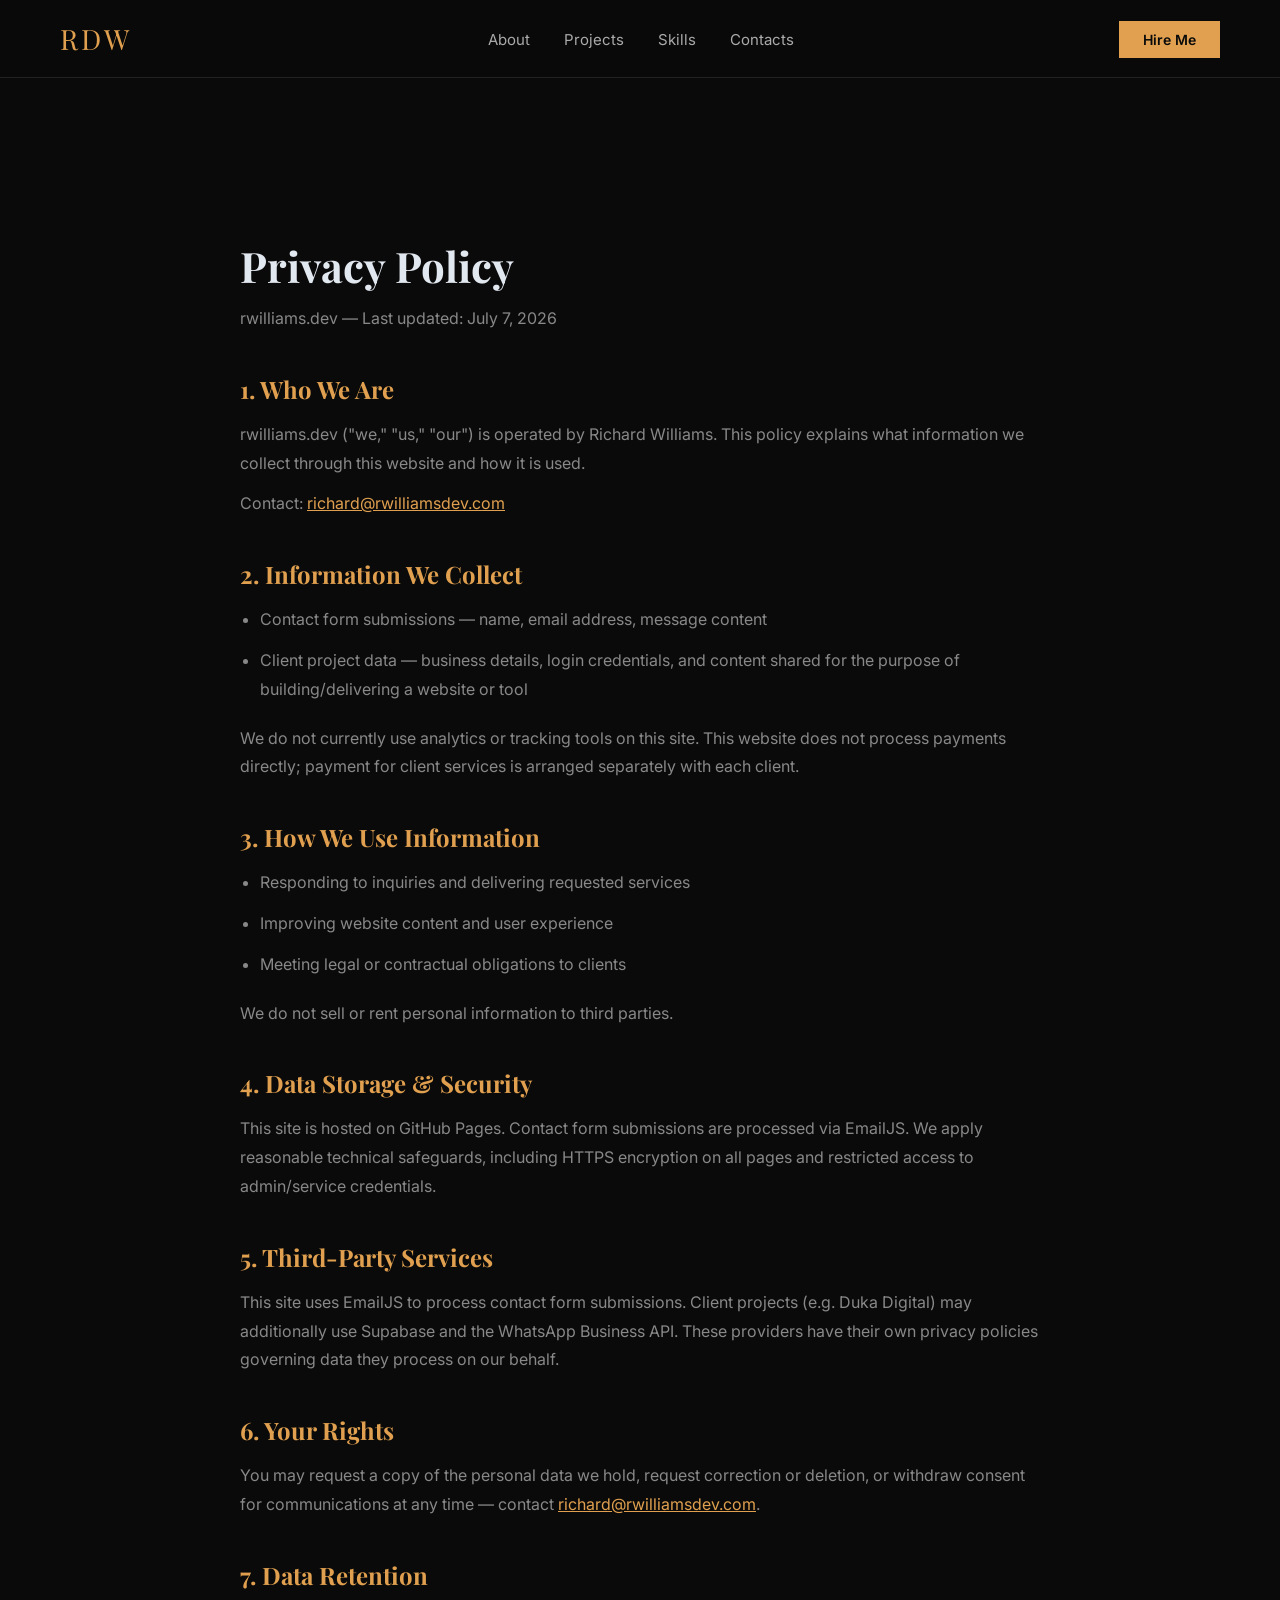
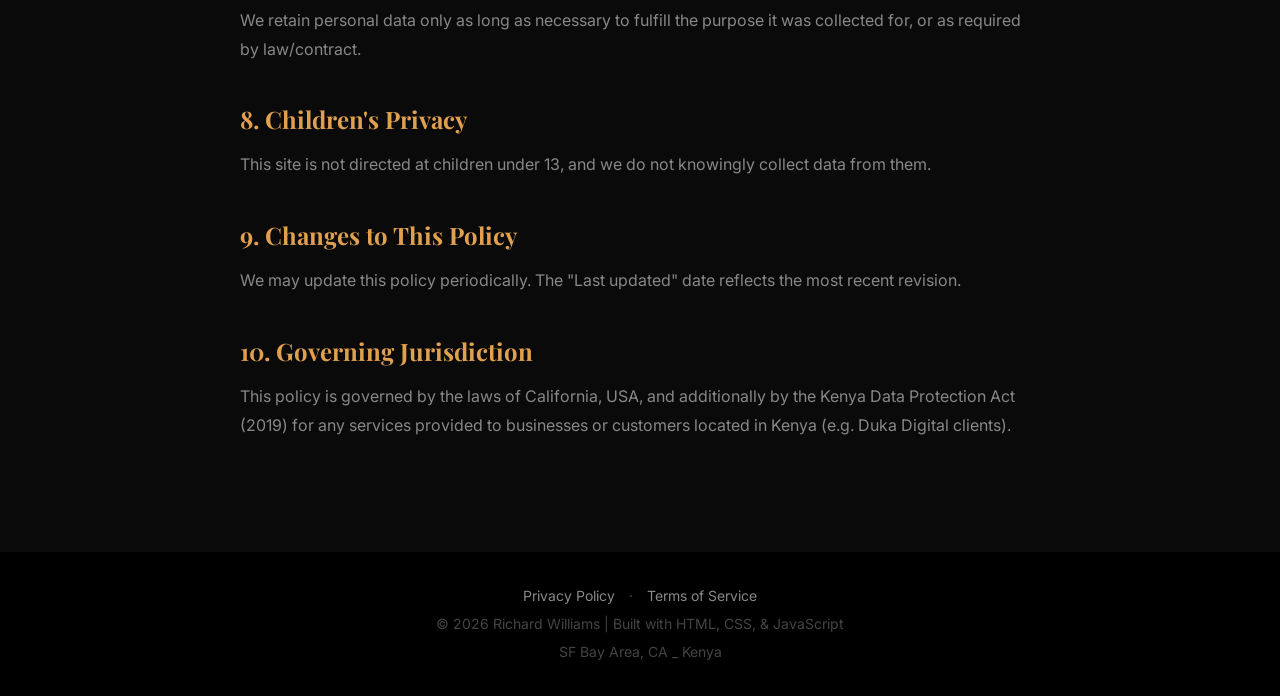
==== privacy.html @ 3c773739 "Add Privacy Policy and Terms of Service pages Creates privacy.html and terms.html matching the site'" ====
<!DOCTYPE html>
<html lang="en">
<head>
    <meta charset="UTF-8">
    <meta name="viewport" content="width=device-width, initial-scale=1.0">
    <title>Privacy Policy | Richard Williams</title>
    <link rel="stylesheet" href="styles.css">
    <link href="https://fonts.googleapis.com/css2?family=Playfair+Display:wght@700&family=Inter:wght@300;400;600&display=swap" rel="stylesheet">
</head>
<body>
    <!-- NAVBAR -->
    <nav class="navbar">
        <div class="logo"><a href="index.html" style="color: inherit; text-decoration: none;">RDW</a></div>
        <div class="nav-links">
            <a href="index.html#about">About</a>
            <a href="index.html#projects">Projects</a>
            <a href="index.html#skills">Skills</a>
            <a href="index.html#contact">Contacts</a>
        </div>
        <div class="nav-cta">
            <a href="index.html#contact" class="hire-btn">Hire Me</a>
        </div>
    </nav>

    <!-- PRIVACY POLICY -->
    <section class="legal-page">
        <div class="legal-content">
            <h1 class="section-title">Privacy Policy</h1>
            <p class="legal-updated">rwilliams.dev — Last updated: July 7, 2026</p>

            <h2>1. Who We Are</h2>
            <p>rwilliams.dev ("we," "us," "our") is operated by Richard Williams. This policy explains what information we collect through this website and how it is used.</p>
            <p>Contact: <a href="mailto:richard@rwilliamsdev.com">richard@rwilliamsdev.com</a></p>

            <h2>2. Information We Collect</h2>
            <ul>
                <li>Contact form submissions — name, email address, message content</li>
                <li>Client project data — business details, login credentials, and content shared for the purpose of building/delivering a website or tool</li>
            </ul>
            <p>We do not currently use analytics or tracking tools on this site. This website does not process payments directly; payment for client services is arranged separately with each client.</p>

            <h2>3. How We Use Information</h2>
            <ul>
                <li>Responding to inquiries and delivering requested services</li>
                <li>Improving website content and user experience</li>
                <li>Meeting legal or contractual obligations to clients</li>
            </ul>
            <p>We do not sell or rent personal information to third parties.</p>

            <h2>4. Data Storage &amp; Security</h2>
            <p>This site is hosted on GitHub Pages. Contact form submissions are processed via EmailJS. We apply reasonable technical safeguards, including HTTPS encryption on all pages and restricted access to admin/service credentials.</p>

            <h2>5. Third-Party Services</h2>
            <p>This site uses EmailJS to process contact form submissions. Client projects (e.g. Duka Digital) may additionally use Supabase and the WhatsApp Business API. These providers have their own privacy policies governing data they process on our behalf.</p>

            <h2>6. Your Rights</h2>
            <p>You may request a copy of the personal data we hold, request correction or deletion, or withdraw consent for communications at any time — contact <a href="mailto:richard@rwilliamsdev.com">richard@rwilliamsdev.com</a>.</p>

            <h2>7. Data Retention</h2>
            <p>We retain personal data only as long as necessary to fulfill the purpose it was collected for, or as required by law/contract.</p>

            <h2>8. Children's Privacy</h2>
            <p>This site is not directed at children under 13, and we do not knowingly collect data from them.</p>

            <h2>9. Changes to This Policy</h2>
            <p>We may update this policy periodically. The "Last updated" date reflects the most recent revision.</p>

            <h2>10. Governing Jurisdiction</h2>
            <p>This policy is governed by the laws of California, USA, and additionally by the Kenya Data Protection Act (2019) for any services provided to businesses or customers located in Kenya (e.g. Duka Digital clients).</p>
        </div>
    </section>

    <!-- FOOTER -->
    <footer>
        <p class="footer-links"><a href="privacy.html">Privacy Policy</a> · <a href="terms.html">Terms of Service</a></p>
        <p>©️ 2026 Richard Williams | Built with HTML, CSS, & JavaScript</p>
        <p>SF Bay Area, CA _ Kenya</p>
    </footer>
</body>
</html>
---- styles.css ----
* {
  margin: 0;
  padding: 0;
  box-sizing: border-box;
}

body {
  font-family: 'Inter', sans-serif;
  background-color: #0a0a0a;
  color: #e2e8f0;
}

/* NAVBAR */
.navbar {
  display: flex;
  justify-content: space-between;
  align-items: center;
  padding: 20px 60px;
  position: sticky;
  top: 0;
  background-color: rgba(10,10,10,0.95);
  border-bottom: 1px solid #222;
  z-index: 100;
}

.logo {
  font-family: 'Playfair Display', serif;
  font-size: 28px;
  color: #e0a04f;
  letter-spacing: 3px;
}

.nav-links a {
  color: #aaa;
  text-decoration: none;
  margin-left: 30px;
  font-size: 15px;
  transition: color 0.3s ease;
}

.nav-links a:hover {
  color: #e0a04f;
}

.hire-btn {
  background-color: #e0a04f;
  color: #0a0a0a;
  padding: 10px 24px;
  text-decoration: none;
  font-weight: 600;
  font-size: 14px;
  transition: background-color 0.3s ease;
}

.hire-btn:hover {
  background-color: #c8893a;
}

/* HERO */
.hero {
  min-height: 100vh;
  display: flex;
  align-items: center;
  padding: 0 60px;
  position: relative;
  background: linear-gradient(135deg, #0a0a0a 0%, #1a1a2e 100%);
}

.hero-greeting {
  color: #e0a04f;
  font-size: 18px;
  letter-spacing: 3px;
  text-transform: uppercase;
  margin-bottom: 15px;
  animation: fadeInDown 1s ease forwards;
}

.hero-name {
  font-family: 'Playfair Display', serif;
  font-size: 72px;
  line-height: 1.1;
  margin-bottom: 15px;
  animation: fadeInDown 1s ease 0.2s forwards;
  opacity: 0;
}

.hero-title {
  font-size: 24px;
  color: #e0a04f;
  font-weight: 300;
  margin-bottom: 25px;
  animation: fadeInDown 1s ease 0.4s forwards;
  opacity: 0;
}

.hero-des {
  font-size: 18px;
  color: #888;
  max-width: 550px;
  line-height: 1.8;
  margin-bottom: 40px;
  animation: fadeInUp 1s ease 0.6s forwards;
  opacity: 0;
}

.hero-buttons {
  display: flex;
  gap: 20px;
  animation: fadeInUp 1s ease 0.8s forwards;
  opacity: 0;
}

.btn-primary {
  background-color: #e0a04f;
  color: #0a0a0a;
  padding: 16px 36px;
  text-decoration: none;
  font-weight: 600;
  font-size: 16px;
  transition: all 0.3s ease;
  display: inline-block;
}

.btn-primary:hover {
  background-color: #c8893a;
  transform: translateY(-2px);
}

.btn-secondary {
  border: 2px solid #e0a04f;
  color: #e0a04f;
  padding: 16px 36px;
  text-decoration: none;
  font-weight: 600;
  font-size: 16px;
  transition: all 0.3s ease;
  display: inline-block;
}

.btn-secondary:hover {
  background-color: #e0a04f;
  color: #0a0a0a;
}

.hero-badge {
  position: absolute;
  right: 60px;
  top: 50%;
  transform: translateY(-50%);
  border: 2px solid #e0a04f;
  padding: 20px 30px;
  text-align: center;
  display: flex;
  flex-direction: column;
  gap: 5px;
  animation: fadeInUp 1s ease 1s forwards;
  opacity: 0;
}

.hero-badge span:first-child {
  color: #888;
  font-size: 14px;
}

.hero-badge span:last-child {
  color: #e0a04f;
  font-size: 18px;
  font-weight: 600;
}

/* SECTIONS */
.section-title {
  font-family: 'Playfair Display', serif;
  font-size: 42px;
  text-align: center;
  margin-bottom: 15px;
  color: #e2e8f0;
}

.skills-title {
  font-family: 'Playfair Display', serif;
  font-size: 42px;
  text-align: center;
  margin-bottom: 15px;
  color: #e2e8f0;
}

.section-subtitle {
  text-align: center;
  color: #888;
  font-size: 18px;
  margin-bottom: 60px;
}

/* ABOUT */
.about {
  padding: 100px 60px;
  max-width: 900px;
  margin: 0 auto;
}

.about p {
  color: #888;
  font-size: 18px;
  line-height: 1.9;
  margin-bottom: 20px;
}

.about-stats {
  display: flex;
  gap: 60px;
  margin-top: 50px;
}

.stat h3 {
  font-family: 'Playfair Display', serif;
  font-size: 48px;
  color: #e0a04f;
}

.stat p {
  color: #888;
  font-size: 14px;
  margin: 0;
}

/* PROJECTS */
.projects {
  padding: 100px 60px;
  background-color: #111;
}

.projects-grid {
  display: flex;
  gap: 30px;
  flex-wrap: wrap;
  justify-content: center;
  margin-top: 20px;
}

.project-card {
  background-color: #1a1a1a;
  width: 340px;
  transition: transform 0.3s ease, box-shadow 0.3s ease;
}

.project-card:hover {
  transform: translateY(-10px);
  box-shadow: 0 30px 60px rgba(0,0,0,0.5);
}

.dumela-press {
  height: 200px;
  background-image: url('./images/dumela-press.png');
  background-size: cover;
  background-position: top;
}

.ziwa-grill {
    height: 200px;
    background-image: url('./images/ziwa-grill.png');
    background-size: cover;
    background-position: top;
}

.doreen {
  height: 200px;
  background-image: url('images/doreen.png.png');
  background-size: cover;
  background-position: top;
}

.project-info {
  padding: 25px;
}

.project-info h3 {
  font-size: 20px;
  margin-bottom: 10px;
  color: #e2e8f0;
}

.project-info p {
  color: #888;
  font-size: 14px;
  line-height: 1.6;
  margin-bottom: 15px;
}

.project-tags {
  display: flex;
  gap: 8px;
  flex-wrap: wrap;
  margin-bottom: 15px;
}

.project-tags span {
  background-color: #222;
  color: #e0a04f;
  padding: 4px 12px;
  font-size: 12px;
  border: 1px solid #333;
}

.project-link {
  color: #e0a04f;
  text-decoration: none;
  font-size: 14px;
  font-weight: 600;
  transition: letter-spacing 0.3s ease;
}

.project-link:hover {
  letter-spacing: 1px;
}

/* SKILLS */
.skills {
  padding: 100px 60px;
  max-width: 800px;
  margin: 0 auto;
}

.skills-grid {
  display: flex;
  flex-direction: column;
  gap: 25px;
  margin-top: 20px;
}

.skill-item h3 {
  font-size: 16px;
  color: #e2e8f0;
  margin-bottom: 8px;
  font-weight: 400;
}

.skill-bar {
  background-color: #222;
  height: 6px;
  width: 100%;
}

.skill-fill {
  height: 100%;
  background-color: #e0a04f;
  transition: width 1s ease;
}

/* CONTACT */
.contact {
  padding: 100px 60px;
  background-color: #111;
  text-align: center;
}

.contact-info {
  display: flex;
  justify-content: center;
  gap: 60px;
  margin: 50px 0;
  flex-wrap: wrap;
}

.contact-item h3 {
  font-size: 18px;
  margin-bottom: 8px;
  color: #e0a04f;
}

.contact-item p {
  color: #888;
  font-size: 16px;
}

/* FOOTER */
footer {
  background-color: #000;
  text-align: center;
  padding: 30px;
  color: #444;
  font-size: 14px;
  line-height: 2;
}

.footer-links a {
  color: #888;
  text-decoration: none;
  margin: 0 10px;
  transition: color 0.3s ease;
}

.footer-links a:hover {
  color: #e0a04f;
}

/* LEGAL PAGES */
.legal-page {
  padding: 160px 60px 100px;
}

.legal-content {
  max-width: 800px;
  margin: 0 auto;
}

.legal-content .section-title {
  text-align: left;
  margin-bottom: 10px;
}

.legal-updated {
  color: #888;
  font-size: 15px;
  margin-bottom: 50px;
}

.legal-content h2 {
  font-family: 'Playfair Display', serif;
  color: #e0a04f;
  font-size: 24px;
  margin-top: 40px;
  margin-bottom: 15px;
}

.legal-content p,
.legal-content li {
  color: #888;
  font-size: 16px;
  line-height: 1.8;
  margin-bottom: 12px;
}

.legal-content ul {
  margin-left: 20px;
  margin-bottom: 20px;
}

.legal-content a {
  color: #e0a04f;
}

.legal-content strong {
  color: #e2e8f0;
}

.form-consent {
  color: #888;
  font-size: 13px;
  margin-bottom: 15px;
}

.form-consent a {
  color: #e0a04f;
}

/* ANIMATIONS */
@keyframes fadeInDown {
  from {
    opacity: 0;
    transform: translateY(-30px);
  }
  to {
    opacity: 1;
    transform: translateY(0);
  }
}

@keyframes fadeInUp {
  from {
    opacity: 0;
    transform: translateY(30px);
  }
  to {
    opacity: 1;
    transform: translateY(0);
  }
}

.contact-wrapper {
  display: flex;
  gap: 60px;
  max-width: 900px;
  margin: 0 auto;
  flex-wrap: wrap;
  justify-content: center;
}

.contact-form {
  flex: 1;
  min-width: 300px;
}

.form-group {
  margin-bottom: 20px;
}

.form-group input,
.form-group select,
.form-group textarea {
  width: 100%;
  padding: 12px;
  background-color: #1a1a1a;
  border: 1px solid #333;
  color: white;
  font-size: 16px;
  font-family: 'Inter', sans-serif;
}

.form-group textarea {
  resize: vertical;
}

#form-status {
  margin-top: 15px;
  font-size: 16px;
  text-align: center;
}

@media (max-width: 768px) {
  .navbar {
    padding: 15px 20px;
  }

  .nav-links a {
    margin-left: 15px;
    font-size: 13px;
  }

  .hero {
    padding: 60px 20px;
    flex-direction: column;
    min-height: auto;
  }

  .hero-name {
    font-size: 42px;
  }

  .hero-badge {
    position: static;
    transform: none;
    margin-top: 40px;
    width: 100%;
  }

  .about {
    padding: 60px 20px;
  }

  .about-stats {
    gap: 30px;
    flex-wrap: wrap;
  }

  .projects {
    padding: 60px 20px;
  }

  .project-card {
    width: 100%;
  }

  .skills {
    padding: 60px 20px;
  }

  .contact {
    padding: 60px 20px;
  }

  .contact-info {
    gap: 30px;
  }

  .nav-links {
    display: none;
  }

  .legal-page {
    padding: 120px 20px 60px;
  }
}
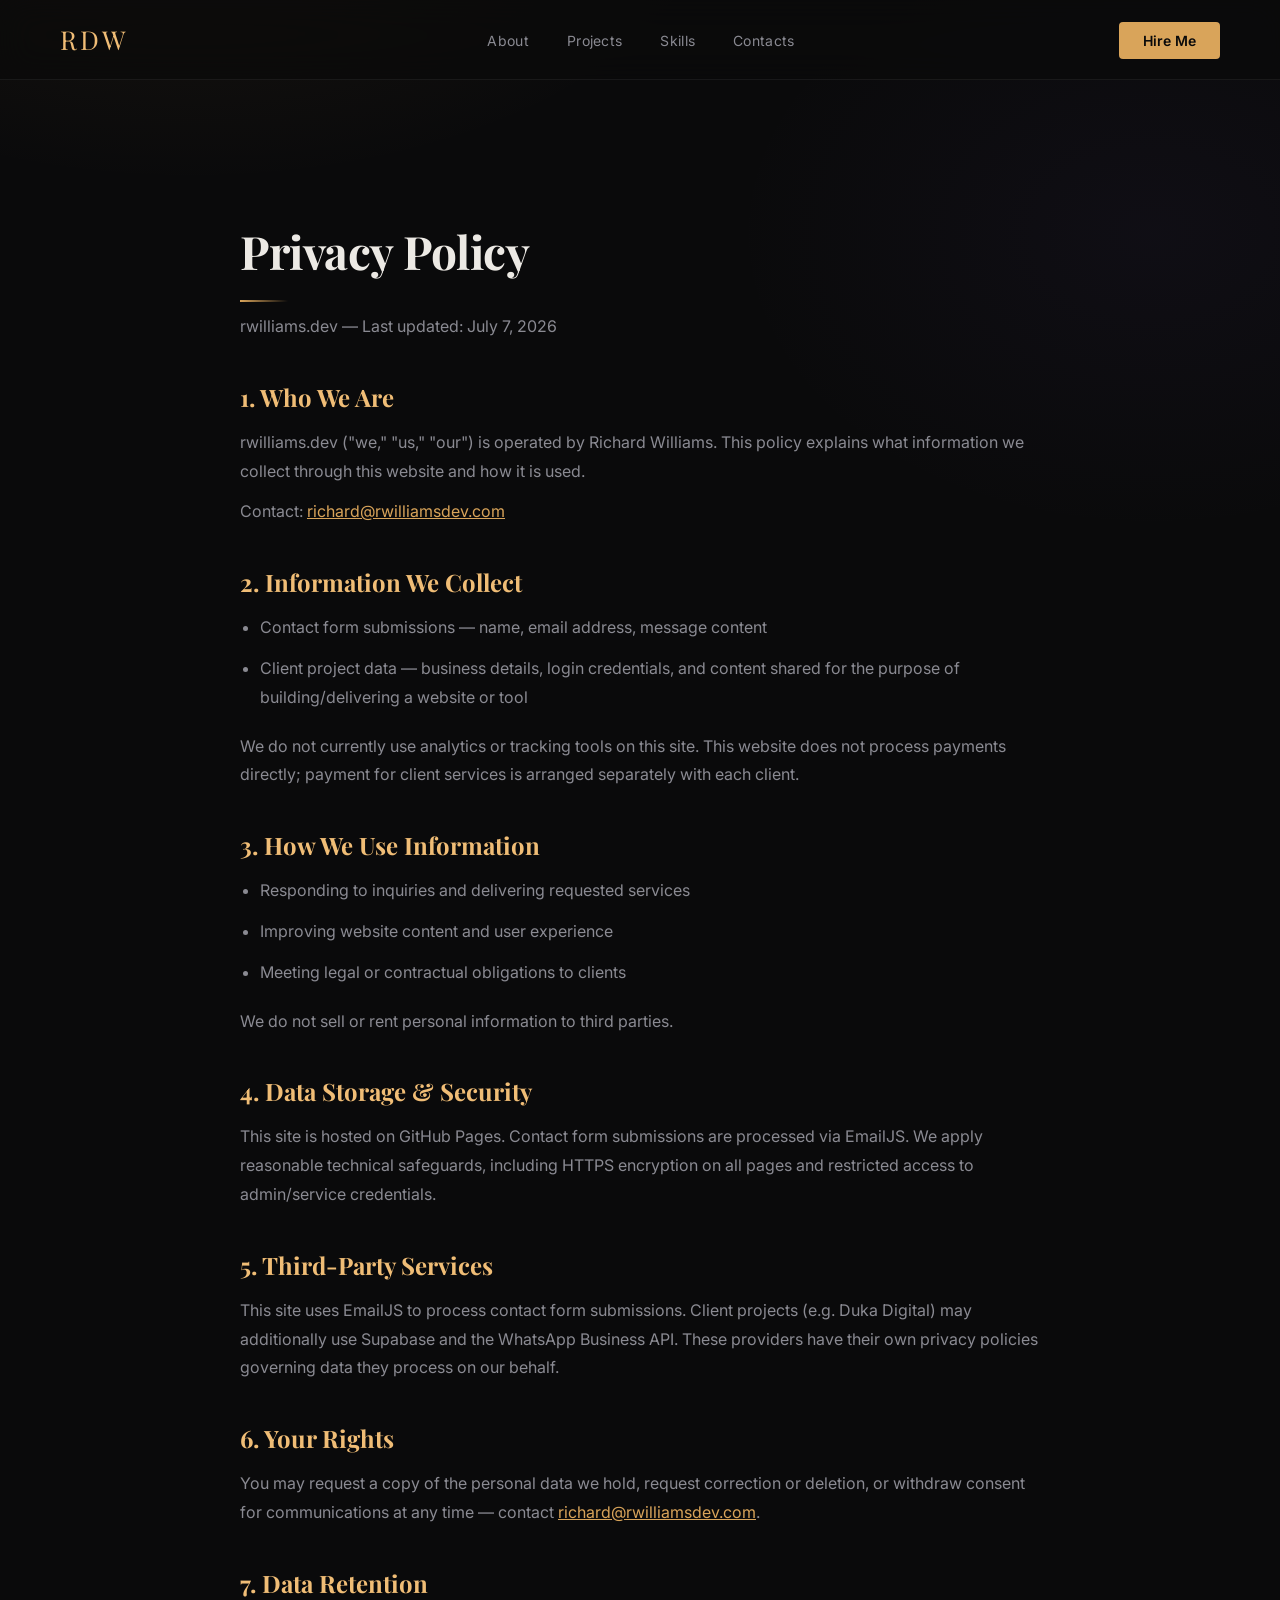
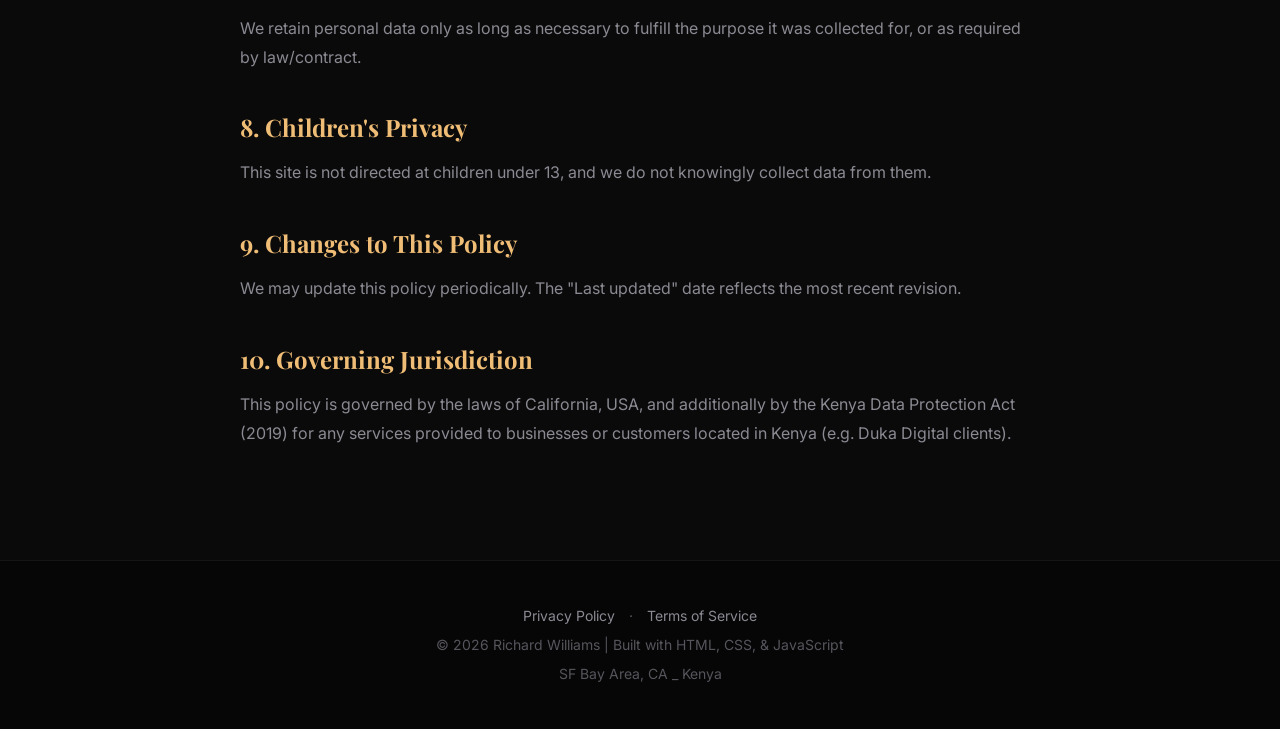
==== commit 746b70d6: "Premium visual refresh: design tokens, glass navbar, refined cards and animations - Add CSS variable" ====
--- a/privacy.html
+++ b/privacy.html
@@ -4,6 +4,7 @@
     <meta charset="UTF-8">
     <meta name="viewport" content="width=device-width, initial-scale=1.0">
     <title>Privacy Policy | Richard Williams</title>
+    <link rel="icon" href="data:image/svg+xml,<svg xmlns='http://www.w3.org/2000/svg' viewBox='0 0 100 100'><text y='.9em' font-size='90' font-family='Georgia,serif' fill='%23d9a45a'>R</text></svg>">
     <link rel="stylesheet" href="styles.css">
     <link href="https://fonts.googleapis.com/css2?family=Playfair+Display:wght@700&family=Inter:wght@300;400;600&display=swap" rel="stylesheet">
 </head>
--- a/styles.css
+++ b/styles.css
@@ -1,13 +1,45 @@
+:root {
+  --bg: #0a0a0b;
+  --bg-alt: #121214;
+  --surface: #17171a;
+  --surface-2: #1e1e22;
+  --border: #26262b;
+  --border-soft: rgba(255,255,255,0.06);
+  --text: #ece9e4;
+  --text-dim: #8a8a92;
+  --gold: #d9a45a;
+  --gold-bright: #f0bd76;
+  --gold-dim: #a97c3f;
+  --shadow-color: 30, 20, 5;
+  --ease: cubic-bezier(0.16, 1, 0.3, 1);
+  --radius-sm: 4px;
+  --radius: 10px;
+  --radius-lg: 18px;
+}
+
 * {
   margin: 0;
   padding: 0;
   box-sizing: border-box;
 }
 
+html {
+  scroll-behavior: smooth;
+}
+
 body {
   font-family: 'Inter', sans-serif;
-  background-color: #0a0a0a;
-  color: #e2e8f0;
+  background-color: var(--bg);
+  color: var(--text);
+  background-image:
+    radial-gradient(ellipse 900px 500px at 15% -5%, rgba(217,164,90,0.07), transparent 60%),
+    radial-gradient(ellipse 700px 500px at 90% 10%, rgba(120,90,200,0.05), transparent 60%);
+  background-repeat: no-repeat;
+}
+
+::selection {
+  background: var(--gold);
+  color: #0a0a0a;
 }
 
 /* NAVBAR */
@@ -15,131 +47,215 @@
   display: flex;
   justify-content: space-between;
   align-items: center;
-  padding: 20px 60px;
+  padding: 22px 60px;
   position: sticky;
   top: 0;
-  background-color: rgba(10,10,10,0.95);
-  border-bottom: 1px solid #222;
+  background-color: rgba(10,10,11,0.7);
+  backdrop-filter: blur(16px) saturate(140%);
+  -webkit-backdrop-filter: blur(16px) saturate(140%);
+  border-bottom: 1px solid var(--border-soft);
   z-index: 100;
+  transition: padding 0.4s var(--ease), background-color 0.4s var(--ease), border-color 0.4s var(--ease);
+}
+
+.navbar.scrolled {
+  padding: 14px 60px;
+  background-color: rgba(10,10,11,0.92);
+  border-bottom-color: var(--border);
 }
 
 .logo {
   font-family: 'Playfair Display', serif;
-  font-size: 28px;
-  color: #e0a04f;
+  font-size: 26px;
+  color: var(--gold-bright);
   letter-spacing: 3px;
+  position: relative;
 }
 
 .nav-links a {
-  color: #aaa;
+  color: var(--text-dim);
   text-decoration: none;
-  margin-left: 30px;
-  font-size: 15px;
-  transition: color 0.3s ease;
+  margin-left: 34px;
+  font-size: 14px;
+  letter-spacing: 0.3px;
+  position: relative;
+  padding-bottom: 4px;
+  transition: color 0.3s var(--ease);
+}
+
+.nav-links a::after {
+  content: '';
+  position: absolute;
+  left: 0;
+  bottom: 0;
+  width: 0;
+  height: 1px;
+  background: var(--gold);
+  transition: width 0.35s var(--ease);
 }
 
 .nav-links a:hover {
-  color: #e0a04f;
+  color: var(--gold-bright);
+}
+
+.nav-links a:hover::after {
+  width: 100%;
 }
 
 .hire-btn {
-  background-color: #e0a04f;
+  background-color: var(--gold);
   color: #0a0a0a;
   padding: 10px 24px;
+  border-radius: var(--radius-sm);
   text-decoration: none;
   font-weight: 600;
   font-size: 14px;
-  transition: background-color 0.3s ease;
+  transition: background-color 0.3s var(--ease), transform 0.3s var(--ease), box-shadow 0.3s var(--ease);
 }
 
 .hire-btn:hover {
-  background-color: #c8893a;
+  background-color: var(--gold-bright);
+  transform: translateY(-2px);
+  box-shadow: 0 10px 24px -8px rgba(var(--shadow-color), 0.6);
 }
 
 /* HERO */
 .hero {
-  min-height: 100vh;
+  min-height: 92vh;
   display: flex;
   align-items: center;
   padding: 0 60px;
   position: relative;
-  background: linear-gradient(135deg, #0a0a0a 0%, #1a1a2e 100%);
+  overflow: hidden;
+}
+
+.hero::before {
+  content: '';
+  position: absolute;
+  inset: 0;
+  background:
+    radial-gradient(ellipse 700px 450px at 75% 40%, rgba(217,164,90,0.08), transparent 65%);
+  pointer-events: none;
+}
+
+.hero::after {
+  content: '';
+  position: absolute;
+  inset: 10% 5%;
+  background-image:
+    linear-gradient(rgba(255,255,255,0.02) 1px, transparent 1px),
+    linear-gradient(90deg, rgba(255,255,255,0.02) 1px, transparent 1px);
+  background-size: 64px 64px;
+  pointer-events: none;
+}
+
+.hero-content {
+  position: relative;
+  z-index: 1;
 }
 
 .hero-greeting {
-  color: #e0a04f;
-  font-size: 18px;
-  letter-spacing: 3px;
+  color: var(--gold);
+  font-size: 14px;
+  font-weight: 600;
+  letter-spacing: 4px;
   text-transform: uppercase;
-  margin-bottom: 15px;
-  animation: fadeInDown 1s ease forwards;
+  margin-bottom: 20px;
+  display: flex;
+  align-items: center;
+  gap: 14px;
+  animation: fadeInDown 1s var(--ease) forwards;
+}
+
+.hero-greeting::before {
+  content: '';
+  width: 40px;
+  height: 1px;
+  background: linear-gradient(90deg, var(--gold), transparent);
 }
 
 .hero-name {
   font-family: 'Playfair Display', serif;
-  font-size: 72px;
-  line-height: 1.1;
-  margin-bottom: 15px;
-  animation: fadeInDown 1s ease 0.2s forwards;
+  font-size: clamp(48px, 8vw, 84px);
+  line-height: 1.05;
+  letter-spacing: -1px;
+  margin-bottom: 18px;
+  background: linear-gradient(180deg, #fdfcfa 30%, #b5b0a6 100%);
+  -webkit-background-clip: text;
+  background-clip: text;
+  -webkit-text-fill-color: transparent;
+  animation: fadeInDown 1s var(--ease) 0.15s forwards;
   opacity: 0;
 }
 
 .hero-title {
-  font-size: 24px;
-  color: #e0a04f;
+  font-size: 22px;
+  color: var(--gold);
   font-weight: 300;
-  margin-bottom: 25px;
-  animation: fadeInDown 1s ease 0.4s forwards;
+  letter-spacing: 0.5px;
+  margin-bottom: 28px;
+  animation: fadeInDown 1s var(--ease) 0.3s forwards;
   opacity: 0;
 }
 
 .hero-des {
   font-size: 18px;
-  color: #888;
-  max-width: 550px;
+  color: var(--text-dim);
+  max-width: 540px;
   line-height: 1.8;
-  margin-bottom: 40px;
-  animation: fadeInUp 1s ease 0.6s forwards;
+  margin-bottom: 44px;
+  animation: fadeInUp 1s var(--ease) 0.45s forwards;
   opacity: 0;
 }
 
 .hero-buttons {
   display: flex;
-  gap: 20px;
-  animation: fadeInUp 1s ease 0.8s forwards;
+  gap: 18px;
+  animation: fadeInUp 1s var(--ease) 0.6s forwards;
   opacity: 0;
 }
 
 .btn-primary {
-  background-color: #e0a04f;
+  background: linear-gradient(135deg, var(--gold-bright), var(--gold-dim));
   color: #0a0a0a;
   padding: 16px 36px;
+  border-radius: var(--radius-sm);
+  border: none;
+  cursor: pointer;
+  text-decoration: none;
+  font-family: 'Inter', sans-serif;
+  font-weight: 600;
+  font-size: 15px;
+  letter-spacing: 0.3px;
+  transition: transform 0.35s var(--ease), box-shadow 0.35s var(--ease), filter 0.35s var(--ease);
+  display: inline-block;
+  box-shadow: 0 1px 0 rgba(255,255,255,0.25) inset, 0 12px 28px -12px rgba(var(--shadow-color), 0.5);
+}
+
+.btn-primary:hover {
+  transform: translateY(-3px);
+  filter: brightness(1.08);
+  box-shadow: 0 1px 0 rgba(255,255,255,0.25) inset, 0 20px 40px -14px rgba(var(--shadow-color), 0.7);
+}
+
+.btn-secondary {
+  border: 1px solid rgba(217,164,90,0.45);
+  color: var(--gold-bright);
+  padding: 16px 36px;
+  border-radius: var(--radius-sm);
   text-decoration: none;
   font-weight: 600;
-  font-size: 16px;
-  transition: all 0.3s ease;
+  font-size: 15px;
+  letter-spacing: 0.3px;
+  transition: border-color 0.35s var(--ease), background-color 0.35s var(--ease), transform 0.35s var(--ease);
   display: inline-block;
-}
-
-.btn-primary:hover {
-  background-color: #c8893a;
-  transform: translateY(-2px);
-}
-
-.btn-secondary {
-  border: 2px solid #e0a04f;
-  color: #e0a04f;
-  padding: 16px 36px;
-  text-decoration: none;
-  font-weight: 600;
-  font-size: 16px;
-  transition: all 0.3s ease;
-  display: inline-block;
+  background-color: rgba(217,164,90,0.04);
 }
 
 .btn-secondary:hover {
-  background-color: #e0a04f;
-  color: #0a0a0a;
+  border-color: var(--gold);
+  background-color: rgba(217,164,90,0.12);
+  transform: translateY(-3px);
 }
 
 .hero-badge {
@@ -147,176 +263,278 @@
   right: 60px;
   top: 50%;
   transform: translateY(-50%);
-  border: 2px solid #e0a04f;
-  padding: 20px 30px;
+  border: 1px solid var(--border);
+  background: linear-gradient(160deg, rgba(255,255,255,0.04), rgba(255,255,255,0.01));
+  backdrop-filter: blur(8px);
+  border-radius: var(--radius);
+  padding: 24px 34px;
   text-align: center;
   display: flex;
   flex-direction: column;
-  gap: 5px;
-  animation: fadeInUp 1s ease 1s forwards;
+  gap: 6px;
+  animation: fadeInUp 1s var(--ease) 0.8s forwards;
   opacity: 0;
+  z-index: 1;
+}
+
+.hero-badge::before {
+  content: '';
+  width: 8px;
+  height: 8px;
+  border-radius: 50%;
+  background: #4ade80;
+  box-shadow: 0 0 8px rgba(74,222,128,0.6);
+  margin: 0 auto 8px;
+  animation: pulse 2.4s ease-in-out infinite;
+}
+
+@keyframes pulse {
+  0%, 100% { opacity: 1; }
+  50% { opacity: 0.35; }
 }
 
 .hero-badge span:first-child {
-  color: #888;
-  font-size: 14px;
+  color: var(--text-dim);
+  font-size: 12px;
+  text-transform: uppercase;
+  letter-spacing: 2px;
 }
 
 .hero-badge span:last-child {
-  color: #e0a04f;
-  font-size: 18px;
+  color: var(--gold-bright);
+  font-size: 17px;
   font-weight: 600;
 }
 
 /* SECTIONS */
 .section-title {
   font-family: 'Playfair Display', serif;
-  font-size: 42px;
+  font-size: clamp(34px, 5vw, 46px);
   text-align: center;
-  margin-bottom: 15px;
-  color: #e2e8f0;
+  margin-bottom: 16px;
+  color: var(--text);
+  letter-spacing: -0.5px;
 }
 
 .skills-title {
   font-family: 'Playfair Display', serif;
-  font-size: 42px;
+  font-size: clamp(34px, 5vw, 46px);
   text-align: center;
-  margin-bottom: 15px;
-  color: #e2e8f0;
+  margin-bottom: 16px;
+  color: var(--text);
+  letter-spacing: -0.5px;
+}
+
+.section-title::after,
+.skills-title::after {
+  content: '';
+  display: block;
+  width: 48px;
+  height: 2px;
+  margin: 18px auto 0;
+  background: linear-gradient(90deg, transparent, var(--gold), transparent);
 }
 
 .section-subtitle {
   text-align: center;
-  color: #888;
-  font-size: 18px;
-  margin-bottom: 60px;
+  color: var(--text-dim);
+  font-size: 17px;
+  margin-bottom: 64px;
+}
+
+/* Scroll reveal */
+.reveal {
+  opacity: 0;
+  transform: translateY(28px);
+  transition: opacity 0.9s var(--ease), transform 0.9s var(--ease);
+}
+
+.reveal.visible {
+  opacity: 1;
+  transform: translateY(0);
 }
 
 /* ABOUT */
 .about {
-  padding: 100px 60px;
+  padding: 120px 60px;
   max-width: 900px;
   margin: 0 auto;
 }
 
 .about p {
-  color: #888;
+  color: var(--text-dim);
   font-size: 18px;
   line-height: 1.9;
-  margin-bottom: 20px;
+  margin-bottom: 22px;
 }
 
 .about-stats {
   display: flex;
-  gap: 60px;
-  margin-top: 50px;
+  margin-top: 56px;
+  border: 1px solid var(--border);
+  border-radius: var(--radius-lg);
+  background: linear-gradient(160deg, rgba(255,255,255,0.03), rgba(255,255,255,0));
+  overflow: hidden;
+}
+
+.stat {
+  flex: 1;
+  text-align: center;
+  padding: 32px 20px;
+}
+
+.stat + .stat {
+  border-left: 1px solid var(--border-soft);
 }
 
 .stat h3 {
   font-family: 'Playfair Display', serif;
-  font-size: 48px;
-  color: #e0a04f;
+  font-size: 44px;
+  color: var(--gold-bright);
+  margin-bottom: 6px;
 }
 
 .stat p {
-  color: #888;
-  font-size: 14px;
+  color: var(--text-dim);
+  font-size: 13px;
+  text-transform: uppercase;
+  letter-spacing: 1.5px;
   margin: 0;
 }
 
 /* PROJECTS */
 .projects {
-  padding: 100px 60px;
-  background-color: #111;
+  padding: 120px 60px;
+  background-color: var(--bg-alt);
+  border-top: 1px solid var(--border-soft);
+  border-bottom: 1px solid var(--border-soft);
 }
 
 .projects-grid {
   display: flex;
-  gap: 30px;
+  gap: 28px;
   flex-wrap: wrap;
   justify-content: center;
   margin-top: 20px;
 }
 
 .project-card {
-  background-color: #1a1a1a;
-  width: 340px;
-  transition: transform 0.3s ease, box-shadow 0.3s ease;
+  background: linear-gradient(180deg, var(--surface-2), var(--surface));
+  border: 1px solid var(--border);
+  border-radius: var(--radius-lg);
+  overflow: hidden;
+  width: 350px;
+  display: flex;
+  flex-direction: column;
+  transition: transform 0.5s var(--ease), box-shadow 0.5s var(--ease), border-color 0.5s var(--ease);
 }
 
 .project-card:hover {
-  transform: translateY(-10px);
-  box-shadow: 0 30px 60px rgba(0,0,0,0.5);
-}
-
-.dumela-press {
-  height: 200px;
-  background-image: url('./images/dumela-press.png');
+  transform: translateY(-8px);
+  border-color: rgba(217,164,90,0.35);
+  box-shadow:
+    0 30px 60px -20px rgba(0,0,0,0.7),
+    0 0 40px -18px rgba(217,164,90,0.25);
+}
+
+.project-image {
+  height: 210px;
   background-size: cover;
   background-position: top;
+  position: relative;
+  overflow: hidden;
+  transition: transform 0.6s var(--ease);
+}
+
+.project-image::after {
+  content: '';
+  position: absolute;
+  inset: 0;
+  background: linear-gradient(180deg, transparent 55%, rgba(10,10,11,0.55));
+  transition: opacity 0.5s var(--ease);
+}
+
+.project-card:hover .project-image {
+  transform: scale(1.04);
+}
+
+.dumela-press {
+  background-image: url('./images/dumela-press.png');
 }
 
 .ziwa-grill {
-    height: 200px;
-    background-image: url('./images/ziwa-grill.png');
-    background-size: cover;
-    background-position: top;
+  background-image: url('./images/ziwa-grill.png');
 }
 
 .doreen {
-  height: 200px;
   background-image: url('images/doreen.png.png');
-  background-size: cover;
-  background-position: top;
 }
 
 .project-info {
-  padding: 25px;
+  padding: 28px;
+  display: flex;
+  flex-direction: column;
+  flex: 1;
 }
 
 .project-info h3 {
-  font-size: 20px;
+  font-family: 'Playfair Display', serif;
+  font-size: 22px;
   margin-bottom: 10px;
-  color: #e2e8f0;
+  color: var(--text);
 }
 
 .project-info p {
-  color: #888;
+  color: var(--text-dim);
   font-size: 14px;
-  line-height: 1.6;
-  margin-bottom: 15px;
+  line-height: 1.7;
+  margin-bottom: 18px;
+  flex: 1;
 }
 
 .project-tags {
   display: flex;
   gap: 8px;
   flex-wrap: wrap;
-  margin-bottom: 15px;
+  margin-bottom: 20px;
 }
 
 .project-tags span {
-  background-color: #222;
-  color: #e0a04f;
+  background-color: rgba(217,164,90,0.08);
+  color: var(--gold);
   padding: 4px 12px;
-  font-size: 12px;
-  border: 1px solid #333;
+  font-size: 11px;
+  font-weight: 600;
+  letter-spacing: 0.8px;
+  text-transform: uppercase;
+  border: 1px solid rgba(217,164,90,0.2);
+  border-radius: 100px;
 }
 
 .project-link {
-  color: #e0a04f;
+  color: var(--gold-bright);
   text-decoration: none;
   font-size: 14px;
   font-weight: 600;
-  transition: letter-spacing 0.3s ease;
+  display: inline-flex;
+  align-items: center;
+  gap: 8px;
+  transition: gap 0.35s var(--ease), color 0.35s var(--ease);
+}
+
+.project-link::after {
+  content: '→';
+  transition: transform 0.35s var(--ease);
 }
 
 .project-link:hover {
-  letter-spacing: 1px;
+  gap: 12px;
+  color: var(--gold);
 }
 
 /* SKILLS */
 .skills {
-  padding: 100px 60px;
+  padding: 120px 60px;
   max-width: 800px;
   margin: 0 auto;
 }
@@ -324,79 +542,122 @@
 .skills-grid {
   display: flex;
   flex-direction: column;
-  gap: 25px;
-  margin-top: 20px;
+  gap: 28px;
+  margin-top: 44px;
 }
 
 .skill-item h3 {
-  font-size: 16px;
-  color: #e2e8f0;
-  margin-bottom: 8px;
+  font-size: 14px;
+  color: var(--text);
+  margin-bottom: 10px;
+  font-weight: 600;
+  letter-spacing: 0.5px;
+  display: flex;
+  justify-content: space-between;
+}
+
+.skill-item h3 span {
+  color: var(--text-dim);
   font-weight: 400;
+  font-variant-numeric: tabular-nums;
 }
 
 .skill-bar {
-  background-color: #222;
-  height: 6px;
+  background-color: var(--surface-2);
+  border: 1px solid var(--border-soft);
+  height: 8px;
   width: 100%;
+  border-radius: 100px;
+  overflow: hidden;
 }
 
 .skill-fill {
   height: 100%;
-  background-color: #e0a04f;
-  transition: width 1s ease;
+  border-radius: 100px;
+  background: linear-gradient(90deg, var(--gold-dim), var(--gold-bright));
+  position: relative;
+  width: 0;
+  transition: width 1.4s var(--ease);
+}
+
+.skill-item.visible .skill-fill {
+  width: var(--fill);
 }
 
 /* CONTACT */
 .contact {
-  padding: 100px 60px;
-  background-color: #111;
+  padding: 120px 60px;
+  background-color: var(--bg-alt);
+  border-top: 1px solid var(--border-soft);
   text-align: center;
 }
 
 .contact-info {
   display: flex;
   justify-content: center;
-  gap: 60px;
-  margin: 50px 0;
+  gap: 24px;
+  margin: 56px 0;
   flex-wrap: wrap;
 }
 
+.contact-item {
+  border: 1px solid var(--border);
+  border-radius: var(--radius);
+  background: linear-gradient(160deg, rgba(255,255,255,0.03), rgba(255,255,255,0));
+  padding: 26px 32px;
+  min-width: 220px;
+  transition: border-color 0.4s var(--ease), transform 0.4s var(--ease);
+}
+
+.contact-item:hover {
+  border-color: rgba(217,164,90,0.35);
+  transform: translateY(-4px);
+}
+
+.contact-item svg {
+  width: 22px;
+  height: 22px;
+  stroke: var(--gold);
+  margin-bottom: 12px;
+}
+
 .contact-item h3 {
-  font-size: 18px;
+  font-size: 15px;
   margin-bottom: 8px;
-  color: #e0a04f;
+  color: var(--gold-bright);
+  letter-spacing: 0.5px;
 }
 
 .contact-item p {
-  color: #888;
-  font-size: 16px;
+  color: var(--text-dim);
+  font-size: 15px;
 }
 
 /* FOOTER */
 footer {
-  background-color: #000;
+  background-color: #060607;
   text-align: center;
-  padding: 30px;
-  color: #444;
+  padding: 40px 30px;
+  color: #55555c;
   font-size: 14px;
-  line-height: 2;
+  line-height: 2.1;
+  border-top: 1px solid var(--border-soft);
 }
 
 .footer-links a {
-  color: #888;
+  color: var(--text-dim);
   text-decoration: none;
   margin: 0 10px;
-  transition: color 0.3s ease;
+  transition: color 0.3s var(--ease);
 }
 
 .footer-links a:hover {
-  color: #e0a04f;
+  color: var(--gold-bright);
 }
 
 /* LEGAL PAGES */
 .legal-page {
-  padding: 160px 60px 100px;
+  padding: 140px 60px 100px;
 }
 
 .legal-content {
@@ -409,15 +670,20 @@
   margin-bottom: 10px;
 }
 
+.legal-content .section-title::after {
+  margin-left: 0;
+  background: linear-gradient(90deg, var(--gold), transparent);
+}
+
 .legal-updated {
-  color: #888;
+  color: var(--text-dim);
   font-size: 15px;
   margin-bottom: 50px;
 }
 
 .legal-content h2 {
   font-family: 'Playfair Display', serif;
-  color: #e0a04f;
+  color: var(--gold-bright);
   font-size: 24px;
   margin-top: 40px;
   margin-bottom: 15px;
@@ -425,7 +691,7 @@
 
 .legal-content p,
 .legal-content li {
-  color: #888;
+  color: var(--text-dim);
   font-size: 16px;
   line-height: 1.8;
   margin-bottom: 12px;
@@ -437,21 +703,22 @@
 }
 
 .legal-content a {
-  color: #e0a04f;
+  color: var(--gold);
 }
 
 .legal-content strong {
-  color: #e2e8f0;
+  color: var(--text);
 }
 
 .form-consent {
-  color: #888;
+  color: var(--text-dim);
   font-size: 13px;
   margin-bottom: 15px;
+  text-align: left;
 }
 
 .form-consent a {
-  color: #e0a04f;
+  color: var(--gold);
 }
 
 /* ANIMATIONS */
@@ -479,47 +746,88 @@
 
 .contact-wrapper {
   display: flex;
-  gap: 60px;
+  flex-direction: column;
+  gap: 20px;
   max-width: 900px;
   margin: 0 auto;
-  flex-wrap: wrap;
-  justify-content: center;
+  align-items: center;
 }
 
 .contact-form {
-  flex: 1;
-  min-width: 300px;
+  width: 100%;
+  max-width: 560px;
+  text-align: left;
 }
 
 .form-group {
-  margin-bottom: 20px;
+  margin-bottom: 18px;
 }
 
 .form-group input,
 .form-group select,
 .form-group textarea {
   width: 100%;
-  padding: 12px;
-  background-color: #1a1a1a;
-  border: 1px solid #333;
-  color: white;
-  font-size: 16px;
+  padding: 15px 16px;
+  background-color: var(--surface);
+  border: 1px solid var(--border);
+  border-radius: var(--radius-sm);
+  color: var(--text);
+  font-size: 15px;
   font-family: 'Inter', sans-serif;
+  transition: border-color 0.3s var(--ease), box-shadow 0.3s var(--ease), background-color 0.3s var(--ease);
+}
+
+.form-group input::placeholder,
+.form-group textarea::placeholder {
+  color: #66666e;
+}
+
+.form-group input:focus,
+.form-group select:focus,
+.form-group textarea:focus {
+  outline: none;
+  border-color: rgba(217,164,90,0.55);
+  background-color: var(--surface-2);
+  box-shadow: 0 0 0 3px rgba(217,164,90,0.12);
 }
 
 .form-group textarea {
   resize: vertical;
 }
 
+.contact-form .btn-primary {
+  width: 100%;
+}
+
 #form-status {
   margin-top: 15px;
-  font-size: 16px;
+  font-size: 15px;
   text-align: center;
 }
 
+@media (prefers-reduced-motion: reduce) {
+  *,
+  *::before,
+  *::after {
+    animation-duration: 0.01ms !important;
+    animation-iteration-count: 1 !important;
+    transition-duration: 0.01ms !important;
+  }
+
+  html {
+    scroll-behavior: auto;
+  }
+
+  .reveal {
+    opacity: 1;
+    transform: none;
+  }
+}
+
 @media (max-width: 768px) {
-  .navbar {
-    padding: 15px 20px;
+  .navbar,
+  .navbar.scrolled {
+    padding: 14px 20px;
   }
 
   .nav-links a {
@@ -528,33 +836,39 @@
   }
 
   .hero {
-    padding: 60px 20px;
+    padding: 80px 20px;
     flex-direction: column;
     min-height: auto;
-  }
-
-  .hero-name {
-    font-size: 42px;
   }
 
   .hero-badge {
     position: static;
     transform: none;
-    margin-top: 40px;
+    margin-top: 44px;
     width: 100%;
   }
 
+  .hero-buttons {
+    flex-direction: column;
+    align-items: stretch;
+    text-align: center;
+  }
+
   .about {
-    padding: 60px 20px;
+    padding: 80px 20px;
   }
 
   .about-stats {
-    gap: 30px;
-    flex-wrap: wrap;
+    flex-direction: column;
+  }
+
+  .stat + .stat {
+    border-left: none;
+    border-top: 1px solid var(--border-soft);
   }
 
   .projects {
-    padding: 60px 20px;
+    padding: 80px 20px;
   }
 
   .project-card {
@@ -562,15 +876,19 @@
   }
 
   .skills {
-    padding: 60px 20px;
+    padding: 80px 20px;
   }
 
   .contact {
-    padding: 60px 20px;
+    padding: 80px 20px;
   }
 
   .contact-info {
-    gap: 30px;
+    gap: 16px;
+  }
+
+  .contact-item {
+    width: 100%;
   }
 
   .nav-links {
@@ -578,6 +896,6 @@
   }
 
   .legal-page {
-    padding: 120px 20px 60px;
+    padding: 110px 20px 60px;
   }
 }
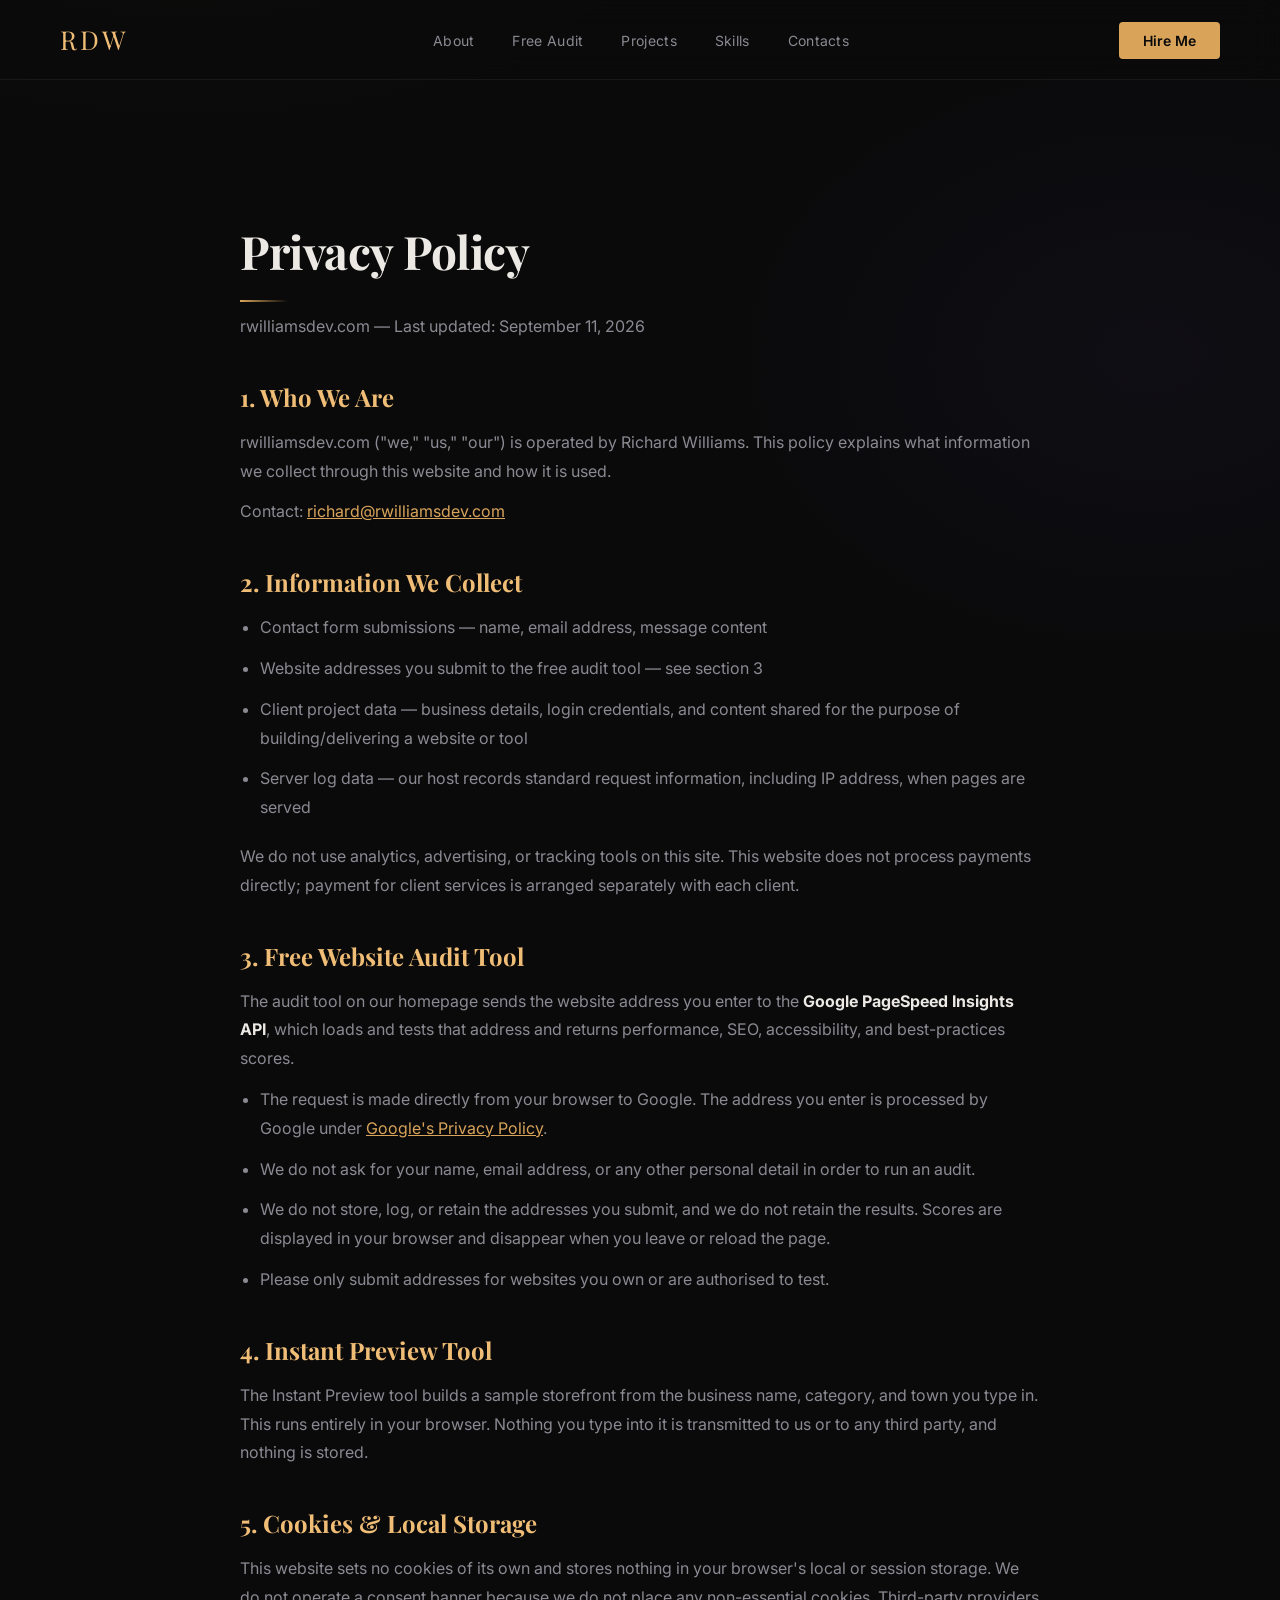
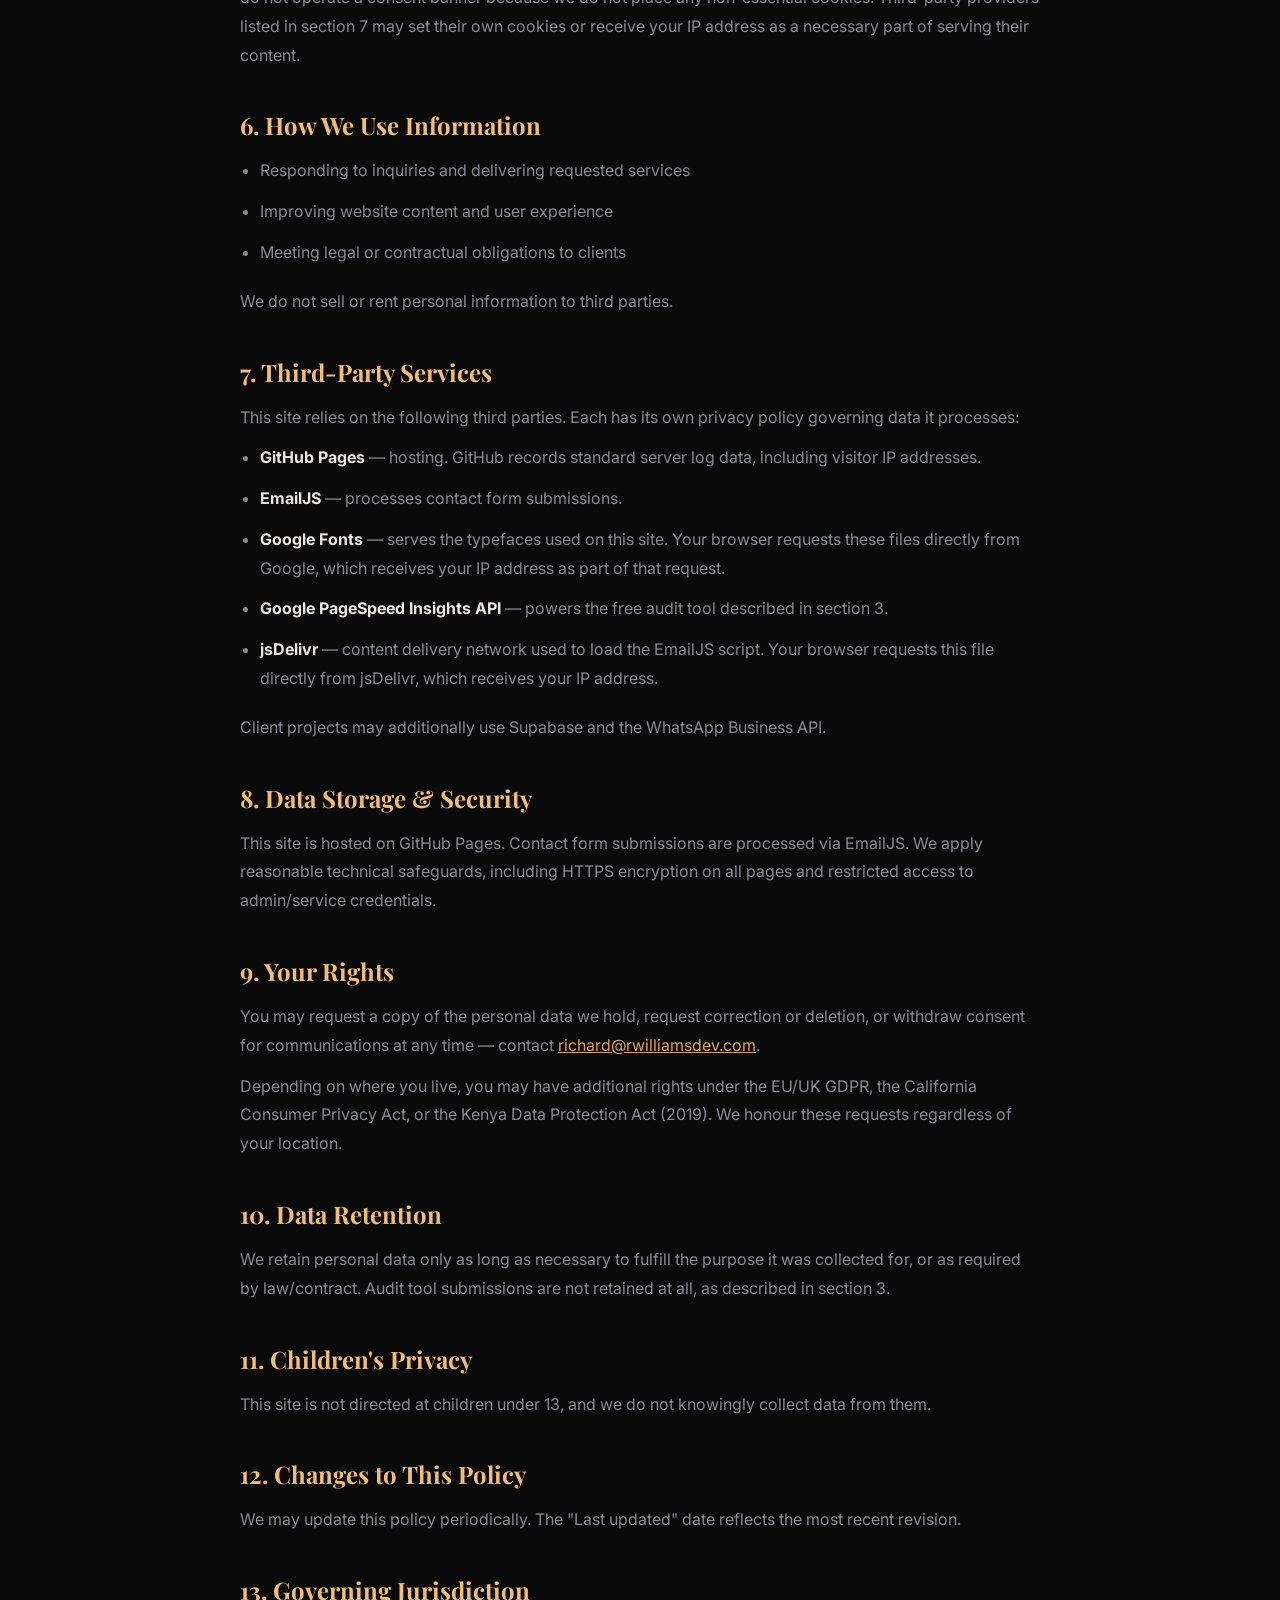
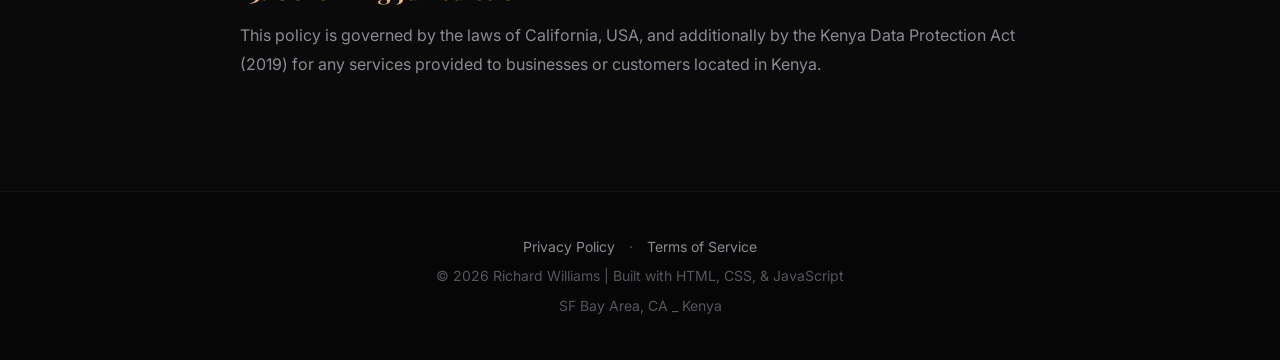
==== commit ecfcb5c6: "Cover the free audit tool in the privacy policy and terms The audit sends a visitor-supplied URL to " ====
--- a/privacy.html
+++ b/privacy.html
@@ -14,6 +14,7 @@
         <div class="logo"><a href="index.html" style="color: inherit; text-decoration: none;">RDW</a></div>
         <div class="nav-links">
             <a href="index.html#about">About</a>
+            <a href="index.html#audit">Free Audit</a>
             <a href="index.html#projects">Projects</a>
             <a href="index.html#skills">Skills</a>
             <a href="index.html#contact">Contacts</a>
@@ -27,20 +28,37 @@
     <section class="legal-page">
         <div class="legal-content">
             <h1 class="section-title">Privacy Policy</h1>
-            <p class="legal-updated">rwilliams.dev — Last updated: July 7, 2026</p>
+            <p class="legal-updated">rwilliamsdev.com — Last updated: September 11, 2026</p>
 
             <h2>1. Who We Are</h2>
-            <p>rwilliams.dev ("we," "us," "our") is operated by Richard Williams. This policy explains what information we collect through this website and how it is used.</p>
+            <p>rwilliamsdev.com ("we," "us," "our") is operated by Richard Williams. This policy explains what information we collect through this website and how it is used.</p>
             <p>Contact: <a href="mailto:richard@rwilliamsdev.com">richard@rwilliamsdev.com</a></p>
 
             <h2>2. Information We Collect</h2>
             <ul>
                 <li>Contact form submissions — name, email address, message content</li>
+                <li>Website addresses you submit to the free audit tool — see section 3</li>
                 <li>Client project data — business details, login credentials, and content shared for the purpose of building/delivering a website or tool</li>
+                <li>Server log data — our host records standard request information, including IP address, when pages are served</li>
             </ul>
-            <p>We do not currently use analytics or tracking tools on this site. This website does not process payments directly; payment for client services is arranged separately with each client.</p>
+            <p>We do not use analytics, advertising, or tracking tools on this site. This website does not process payments directly; payment for client services is arranged separately with each client.</p>
 
-            <h2>3. How We Use Information</h2>
+            <h2>3. Free Website Audit Tool</h2>
+            <p>The audit tool on our homepage sends the website address you enter to the <strong>Google PageSpeed Insights API</strong>, which loads and tests that address and returns performance, SEO, accessibility, and best-practices scores.</p>
+            <ul>
+                <li>The request is made directly from your browser to Google. The address you enter is processed by Google under <a href="https://policies.google.com/privacy" target="_blank" rel="noopener">Google's Privacy Policy</a>.</li>
+                <li>We do not ask for your name, email address, or any other personal detail in order to run an audit.</li>
+                <li>We do not store, log, or retain the addresses you submit, and we do not retain the results. Scores are displayed in your browser and disappear when you leave or reload the page.</li>
+                <li>Please only submit addresses for websites you own or are authorised to test.</li>
+            </ul>
+
+            <h2>4. Instant Preview Tool</h2>
+            <p>The Instant Preview tool builds a sample storefront from the business name, category, and town you type in. This runs entirely in your browser. Nothing you type into it is transmitted to us or to any third party, and nothing is stored.</p>
+
+            <h2>5. Cookies &amp; Local Storage</h2>
+            <p>This website sets no cookies of its own and stores nothing in your browser's local or session storage. We do not operate a consent banner because we do not place any non-essential cookies. Third-party providers listed in section 7 may set their own cookies or receive your IP address as a necessary part of serving their content.</p>
+
+            <h2>6. How We Use Information</h2>
             <ul>
                 <li>Responding to inquiries and delivering requested services</li>
                 <li>Improving website content and user experience</li>
@@ -48,26 +66,35 @@
             </ul>
             <p>We do not sell or rent personal information to third parties.</p>
 
-            <h2>4. Data Storage &amp; Security</h2>
+            <h2>7. Third-Party Services</h2>
+            <p>This site relies on the following third parties. Each has its own privacy policy governing data it processes:</p>
+            <ul>
+                <li><strong>GitHub Pages</strong> — hosting. GitHub records standard server log data, including visitor IP addresses.</li>
+                <li><strong>EmailJS</strong> — processes contact form submissions.</li>
+                <li><strong>Google Fonts</strong> — serves the typefaces used on this site. Your browser requests these files directly from Google, which receives your IP address as part of that request.</li>
+                <li><strong>Google PageSpeed Insights API</strong> — powers the free audit tool described in section 3.</li>
+                <li><strong>jsDelivr</strong> — content delivery network used to load the EmailJS script. Your browser requests this file directly from jsDelivr, which receives your IP address.</li>
+            </ul>
+            <p>Client projects may additionally use Supabase and the WhatsApp Business API.</p>
+
+            <h2>8. Data Storage &amp; Security</h2>
             <p>This site is hosted on GitHub Pages. Contact form submissions are processed via EmailJS. We apply reasonable technical safeguards, including HTTPS encryption on all pages and restricted access to admin/service credentials.</p>
 
-            <h2>5. Third-Party Services</h2>
-            <p>This site uses EmailJS to process contact form submissions. Client projects (e.g. Duka Digital) may additionally use Supabase and the WhatsApp Business API. These providers have their own privacy policies governing data they process on our behalf.</p>
+            <h2>9. Your Rights</h2>
+            <p>You may request a copy of the personal data we hold, request correction or deletion, or withdraw consent for communications at any time — contact <a href="mailto:richard@rwilliamsdev.com">richard@rwilliamsdev.com</a>.</p>
+            <p>Depending on where you live, you may have additional rights under the EU/UK GDPR, the California Consumer Privacy Act, or the Kenya Data Protection Act (2019). We honour these requests regardless of your location.</p>
 
-            <h2>6. Your Rights</h2>
-            <p>You may request a copy of the personal data we hold, request correction or deletion, or withdraw consent for communications at any time — contact <a href="mailto:richard@rwilliamsdev.com">richard@rwilliamsdev.com</a>.</p>
+            <h2>10. Data Retention</h2>
+            <p>We retain personal data only as long as necessary to fulfill the purpose it was collected for, or as required by law/contract. Audit tool submissions are not retained at all, as described in section 3.</p>
 
-            <h2>7. Data Retention</h2>
-            <p>We retain personal data only as long as necessary to fulfill the purpose it was collected for, or as required by law/contract.</p>
-
-            <h2>8. Children's Privacy</h2>
+            <h2>11. Children's Privacy</h2>
             <p>This site is not directed at children under 13, and we do not knowingly collect data from them.</p>
 
-            <h2>9. Changes to This Policy</h2>
+            <h2>12. Changes to This Policy</h2>
             <p>We may update this policy periodically. The "Last updated" date reflects the most recent revision.</p>
 
-            <h2>10. Governing Jurisdiction</h2>
-            <p>This policy is governed by the laws of California, USA, and additionally by the Kenya Data Protection Act (2019) for any services provided to businesses or customers located in Kenya (e.g. Duka Digital clients).</p>
+            <h2>13. Governing Jurisdiction</h2>
+            <p>This policy is governed by the laws of California, USA, and additionally by the Kenya Data Protection Act (2019) for any services provided to businesses or customers located in Kenya.</p>
         </div>
     </section>
 
--- a/styles.css
+++ b/styles.css
@@ -879,6 +879,31 @@
     padding: 80px 20px;
   }
 
+  .audit {
+    padding: 80px 20px;
+  }
+
+  .audit-form {
+    flex-direction: column;
+  }
+
+  .audit-form .btn-primary {
+    width: 100%;
+    text-align: center;
+  }
+
+  .audit-scores {
+    grid-template-columns: repeat(2, 1fr);
+    gap: 24px 12px;
+    padding: 28px 16px;
+  }
+
+  .audit-rec {
+    flex-direction: column;
+    align-items: flex-start;
+    gap: 12px;
+  }
+
   .contact {
     padding: 80px 20px;
   }
@@ -898,4 +923,326 @@
   .legal-page {
     padding: 110px 20px 60px;
   }
+}
+
+/* ===== FREE AUDIT ===== */
+.audit {
+  padding: 120px 60px;
+  background-color: var(--bg-alt);
+  border-top: 1px solid var(--border-soft);
+  border-bottom: 1px solid var(--border-soft);
+}
+
+.audit-wrapper {
+  max-width: 760px;
+  margin: 0 auto;
+}
+
+.audit-form {
+  display: flex;
+  gap: 12px;
+}
+
+.audit-form input {
+  flex: 1;
+  min-width: 0;
+  padding: 15px 16px;
+  background-color: var(--surface);
+  border: 1px solid var(--border);
+  border-radius: var(--radius-sm);
+  color: var(--text);
+  font-size: 15px;
+  font-family: 'Inter', sans-serif;
+  transition: border-color 0.3s var(--ease), box-shadow 0.3s var(--ease), background-color 0.3s var(--ease);
+}
+
+.audit-form input::placeholder {
+  color: #66666e;
+}
+
+.audit-form input:focus {
+  outline: none;
+  border-color: rgba(217,164,90,0.55);
+  background-color: var(--surface-2);
+  box-shadow: 0 0 0 3px rgba(217,164,90,0.12);
+}
+
+.audit-form .btn-primary {
+  padding: 15px 32px;
+  white-space: nowrap;
+}
+
+.audit-form .btn-primary:disabled {
+  cursor: wait;
+  opacity: 0.65;
+  transform: none;
+  filter: none;
+}
+
+.audit-output {
+  margin-top: 32px;
+}
+
+.audit-message {
+  color: var(--text-dim);
+  font-size: 15px;
+  line-height: 1.8;
+  text-align: center;
+  margin: 0;
+}
+
+.audit-message strong {
+  color: var(--gold-bright);
+  font-weight: 600;
+}
+
+.audit-error {
+  color: #f0908a;
+}
+
+.audit-running {
+  display: flex;
+  flex-direction: column;
+  align-items: center;
+  gap: 20px;
+  padding: 28px 0;
+}
+
+.audit-running .audit-message {
+  max-width: 520px;
+}
+
+.audit-spinner {
+  width: 30px;
+  height: 30px;
+  border: 2px solid var(--border);
+  border-top-color: var(--gold);
+  border-radius: 50%;
+  animation: audit-spin 0.9s linear infinite;
+}
+
+@keyframes audit-spin {
+  to { transform: rotate(360deg); }
+}
+
+.audit-result-for {
+  text-align: center;
+  color: var(--text-dim);
+  font-size: 14px;
+  margin-bottom: 28px;
+}
+
+.audit-result-for strong {
+  color: var(--gold-bright);
+  font-weight: 600;
+}
+
+.audit-scores {
+  display: grid;
+  grid-template-columns: repeat(4, 1fr);
+  gap: 16px;
+  padding: 32px 20px;
+  border: 1px solid var(--border);
+  border-radius: var(--radius-lg);
+  background: linear-gradient(160deg, rgba(255,255,255,0.03), rgba(255,255,255,0));
+}
+
+.audit-ring {
+  --audit-good: #4ade80;
+  --audit-warn: #e8b44a;
+  --audit-bad: #f0706a;
+  margin: 0;
+  text-align: center;
+}
+
+.audit-ring svg {
+  width: 100%;
+  max-width: 104px;
+  height: auto;
+  display: block;
+  margin: 0 auto;
+}
+
+.audit-ring-track {
+  fill: none;
+  stroke: var(--border);
+  stroke-width: 9;
+}
+
+.audit-ring-value {
+  fill: none;
+  stroke: var(--ring-color);
+  stroke-width: 9;
+  stroke-linecap: round;
+  transform: rotate(-90deg);
+  transform-origin: 55px 55px;
+}
+
+.audit-ring-number {
+  fill: var(--text);
+  font-family: 'Inter', sans-serif;
+  font-size: 25px;
+  font-weight: 600;
+  font-variant-numeric: tabular-nums;
+}
+
+.audit-ring figcaption {
+  margin-top: 8px;
+  color: var(--text-dim);
+  font-size: 12px;
+  letter-spacing: 0.4px;
+}
+
+.audit-recs-title {
+  font-family: 'Playfair Display', serif;
+  font-size: 22px;
+  color: var(--text);
+  margin: 44px 0 20px;
+  text-align: center;
+}
+
+.audit-recs {
+  list-style: none;
+  display: flex;
+  flex-direction: column;
+  gap: 12px;
+  margin: 0;
+}
+
+.audit-rec {
+  display: flex;
+  align-items: center;
+  justify-content: space-between;
+  gap: 16px;
+  padding: 16px 20px;
+  border: 1px solid var(--border);
+  border-radius: var(--radius);
+  background-color: var(--surface);
+  transition: border-color 0.4s var(--ease), transform 0.4s var(--ease);
+}
+
+.audit-rec:hover {
+  border-color: rgba(217,164,90,0.35);
+  transform: translateY(-2px);
+}
+
+.audit-rec-text {
+  color: var(--text);
+  font-size: 14px;
+  line-height: 1.6;
+}
+
+.audit-chips {
+  display: flex;
+  gap: 8px;
+  flex-shrink: 0;
+}
+
+.audit-chip {
+  font-size: 11px;
+  font-weight: 600;
+  letter-spacing: 0.4px;
+  padding: 4px 11px;
+  border-radius: 100px;
+  white-space: nowrap;
+  border: 1px solid transparent;
+}
+
+.audit-chip-impact,
+.audit-chip-low {
+  color: #4ade80;
+  background-color: rgba(74,222,128,0.1);
+  border-color: rgba(74,222,128,0.22);
+}
+
+.audit-chip-high {
+  color: #f0908a;
+  background-color: rgba(240,112,106,0.1);
+  border-color: rgba(240,112,106,0.24);
+}
+
+.audit-chip-medium {
+  color: #e8b44a;
+  background-color: rgba(232,180,74,0.1);
+  border-color: rgba(232,180,74,0.24);
+}
+
+.audit-disclaimer {
+  margin-top: 24px;
+  color: #6a6a72;
+  font-size: 12px;
+  line-height: 1.7;
+  text-align: center;
+}
+
+.visually-hidden {
+  position: absolute;
+  width: 1px;
+  height: 1px;
+  padding: 0;
+  margin: -1px;
+  overflow: hidden;
+  clip: rect(0 0 0 0);
+  white-space: nowrap;
+  border: 0;
+}
+
+/* ===== INSTANT PREVIEW ===== */
+.preview {
+   padding: 80px 24px;
+   text-align: center;
+}
+
+.preview-wrapper {
+   max-width: 460px;
+   margin: 48px auto 0;
+}
+
+.preview-controls {
+   display: flex;
+   flex-direction: column;
+   gap: 12px;
+   margin-bottom: 28px;
+}
+
+.preview-controls input,
+.preview-controls select {
+   width: 100%;
+   padding: 14px 16px;
+   font-size: 15px;
+   font-family: inherit;
+   color: #f5f2ec;
+   background: rgba(255, 255, 255, 0.05);
+   border: 1px solid rgba(255, 255, 255, 0.14);
+   border-radius: 8px;
+   outline: none;
+}
+
+.preview-controls input:focus,
+.preview-controls select:focus {
+   border-color: #d9a45a;
+}
+
+.preview-controls input::placeholder {
+   color: rgba(245, 242, 236, 0.4);
+}
+
+.preview-controls select option {
+   background: #14131a;
+   color: #f5f2ec;
+}
+
+#preview-frame {
+   display: block;
+   width: 100%;
+   height: 620px;
+   border: 1px solid rgba(255, 255, 255, 0.14);
+   border-radius: 12px;
+   background: #fff;
+   box-shadow: 0 18px 48px rgba(0, 0, 0, 0.45);
+}
+
+@media (max-width: 600px) {
+   .preview { padding: 56px 16px; }
+   #preview-frame { height: 520px; }
 }
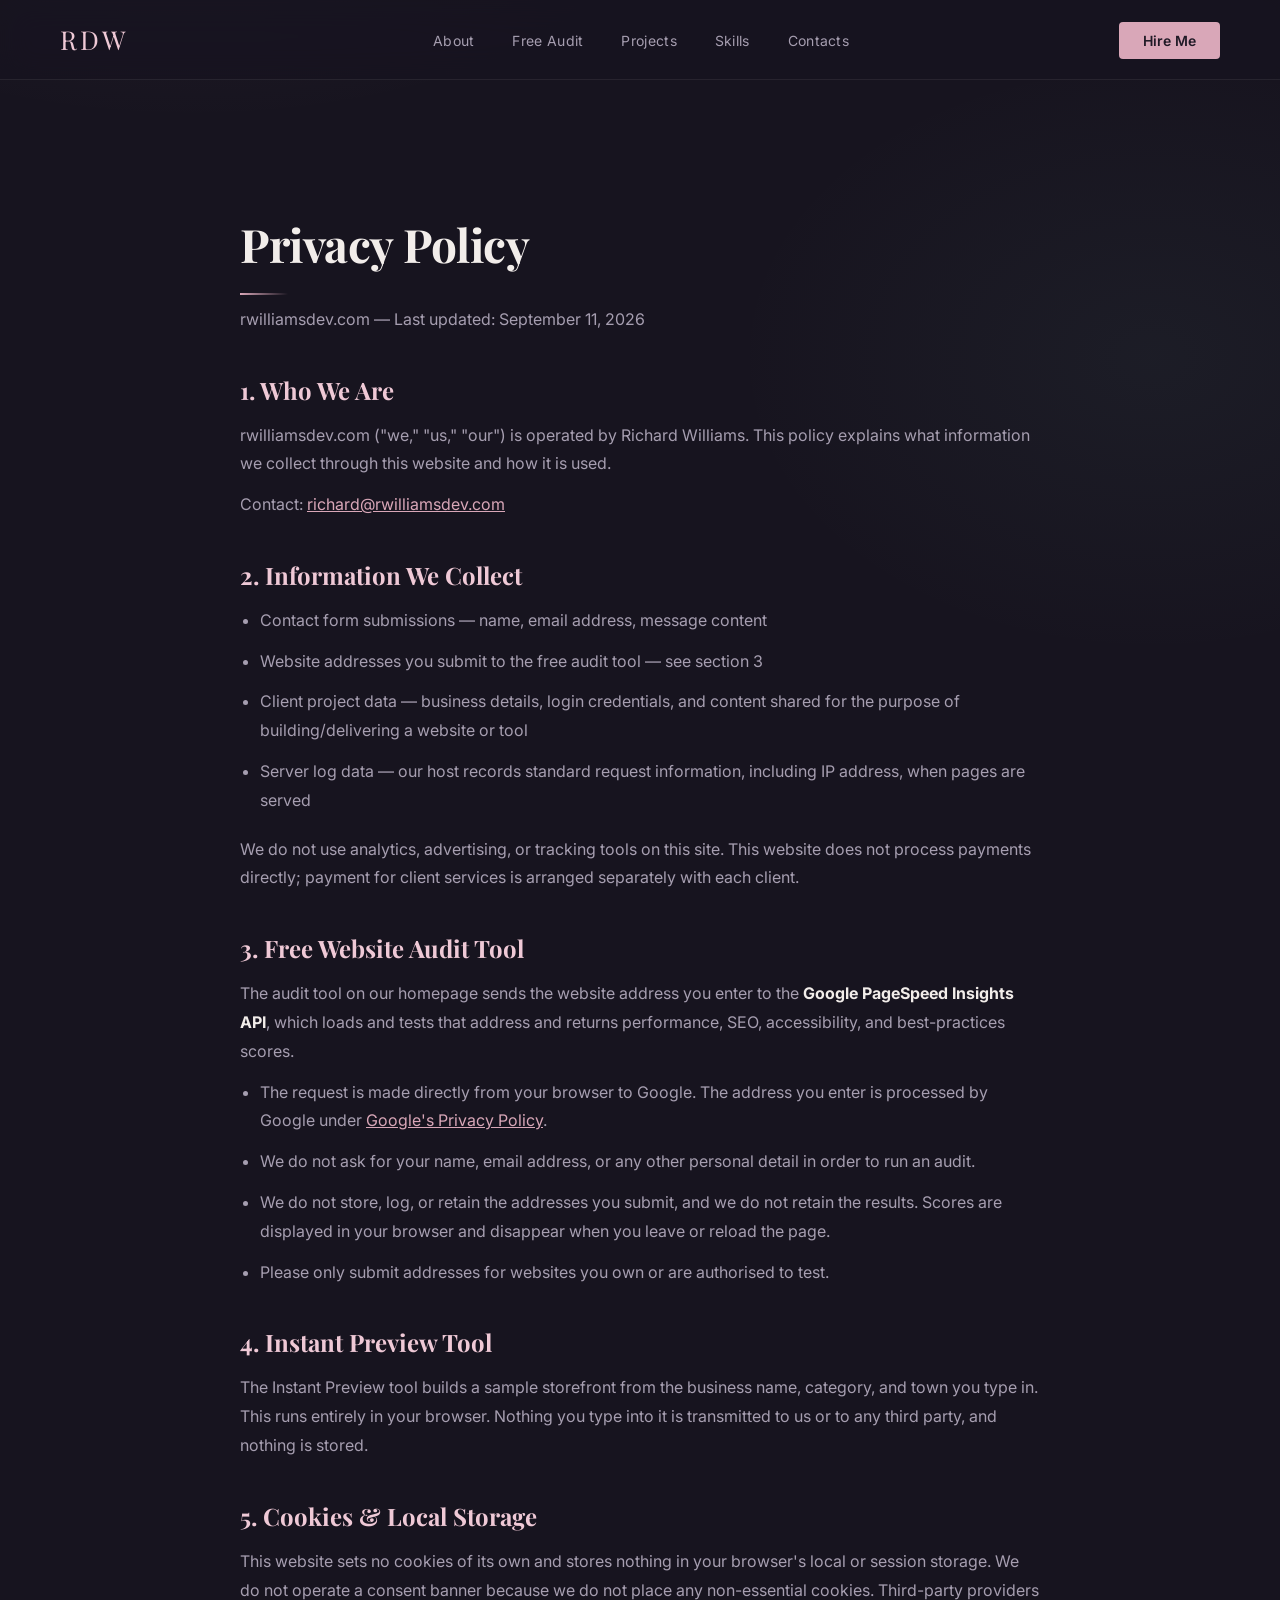
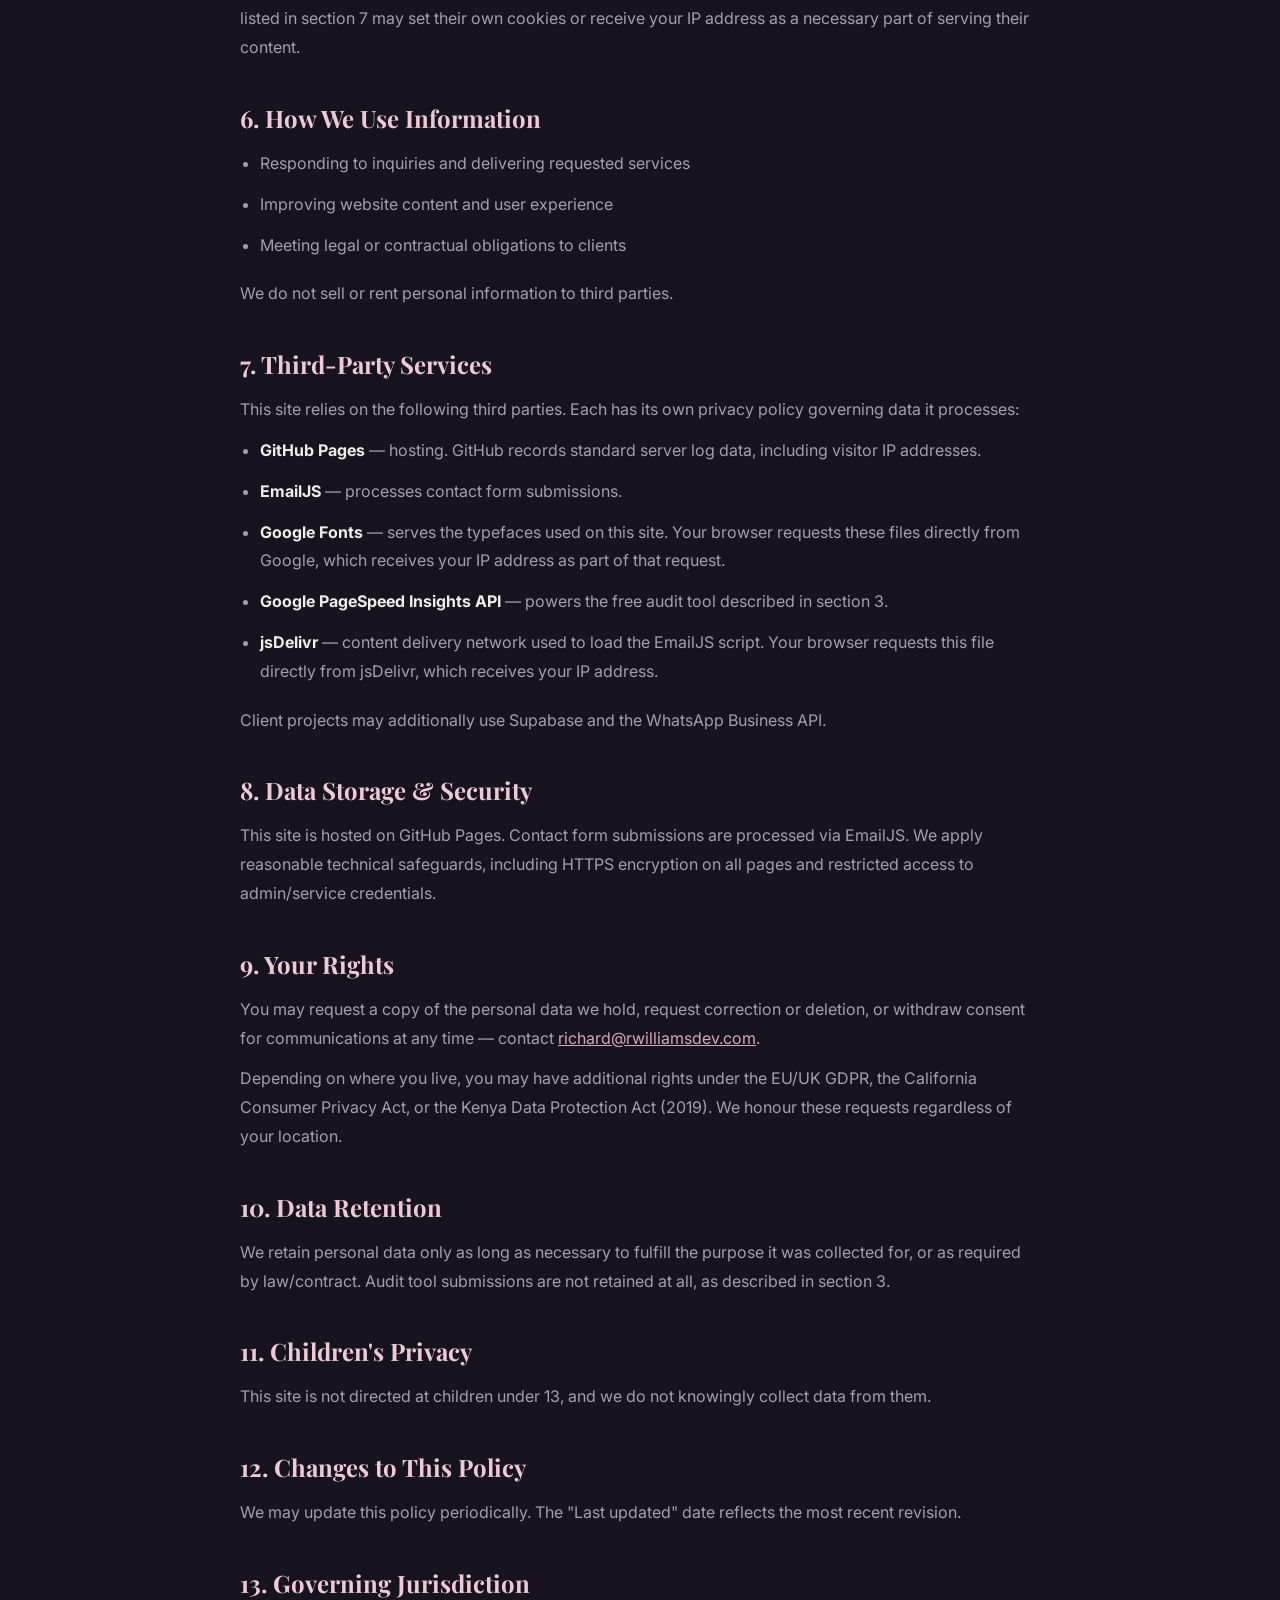
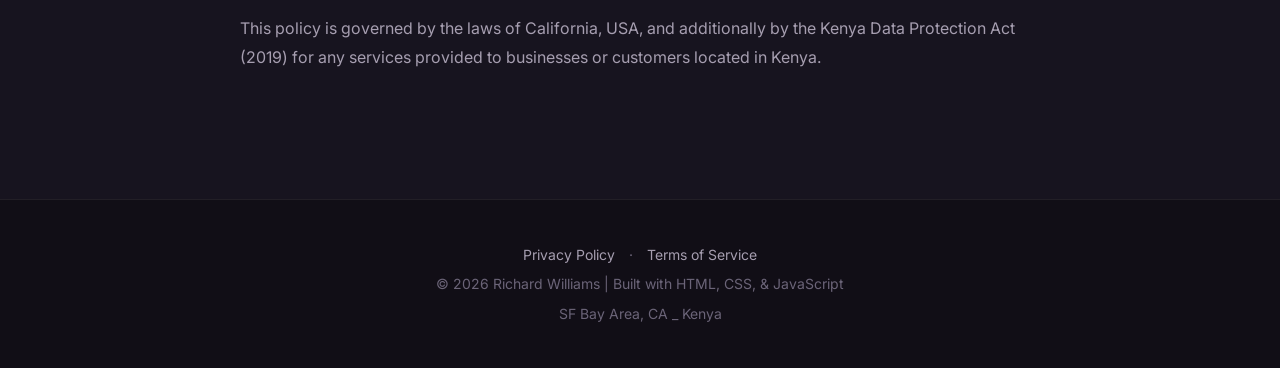
==== commit 4381e275: "Replace gold scheme with dusty rose on warm plum ink The gold accent read as orange. Replaced with a" ====
--- a/privacy.html
+++ b/privacy.html
@@ -4,7 +4,7 @@
     <meta charset="UTF-8">
     <meta name="viewport" content="width=device-width, initial-scale=1.0">
     <title>Privacy Policy | Richard Williams</title>
-    <link rel="icon" href="data:image/svg+xml,<svg xmlns='http://www.w3.org/2000/svg' viewBox='0 0 100 100'><text y='.9em' font-size='90' font-family='Georgia,serif' fill='%23d9a45a'>R</text></svg>">
+    <link rel="icon" href="data:image/svg+xml,<svg xmlns='http://www.w3.org/2000/svg' viewBox='0 0 100 100'><text y='.9em' font-size='90' font-family='Georgia,serif' fill='%23d9a7b8'>R</text></svg>">
     <link rel="stylesheet" href="styles.css">
     <link href="https://fonts.googleapis.com/css2?family=Playfair+Display:wght@700&family=Inter:wght@300;400;600&display=swap" rel="stylesheet">
 </head>
--- a/styles.css
+++ b/styles.css
@@ -1,20 +1,67 @@
 :root {
-  --bg: #0a0a0b;
-  --bg-alt: #121214;
-  --surface: #17171a;
-  --surface-2: #1e1e22;
-  --border: #26262b;
-  --border-soft: rgba(255,255,255,0.06);
-  --text: #ece9e4;
-  --text-dim: #8a8a92;
-  --gold: #d9a45a;
-  --gold-bright: #f0bd76;
-  --gold-dim: #a97c3f;
-  --shadow-color: 30, 20, 5;
+  /* Base. A warm plum-tinted ink, lifted well off pure black so the page
+     reads soft rather than stark. Each step up is a small, even lift. */
+  --bg: #17141f;
+  --bg-alt: #1e1a28;
+  --surface: #241f2f;
+  --surface-2: #2c2639;
+  --border: #372f46;
+  --border-soft: rgba(255,255,255,0.07);
+
+  --text: #f2edea;
+  --text-dim: #a69eb0;
+  --text-faint: #978fa6;
+
+  /* Accent. Dusty rose — warm enough to stay inviting, with none of the
+     orange the old gold carried. Change --accent-rgb and the whole site
+     re-tunes: every translucent accent wash derives from it. */
+  --accent: #d9a7b8;
+  --accent-bright: #efc9d6;
+  --accent-dim: #a87b8d;
+  --accent-rgb: 217, 167, 184;
+
+  /* Semantic. Used by the audit rings, chips and form status. Held clearly
+     apart from the rose accent so a score never reads as branding. */
+  --good: #74d0a4;
+  --warn: #ecd28d;
+  --bad: #e55c5c;
+  --bad-soft: #f09a9a;
+  --good-rgb: 116, 208, 164;
+  --warn-rgb: 236, 210, 141;
+  --bad-rgb: 229, 92, 92;
+
+  /* Text that sits on an accent-filled surface. Deep plum rather than
+     black, so buttons stay soft against the rose. */
+  --on-accent: #201a26;
+
+  --shadow-color: 22, 10, 20;
   --ease: cubic-bezier(0.16, 1, 0.3, 1);
   --radius-sm: 4px;
   --radius: 10px;
   --radius-lg: 18px;
+
+  /* Spacing scale. Section padding is fluid so one rule covers every
+     breakpoint instead of restating padding in the mobile block. */
+  --space-2xs: 4px;
+  --space-xs: 8px;
+  --space-sm: 14px;
+  --space-md: 22px;
+  --space-lg: 34px;
+  --space-xl: 52px;
+  --space-2xl: 76px;
+  --section-y: clamp(76px, 9vw, 124px);
+  --section-x: clamp(20px, 5vw, 60px);
+
+  /* Motion. Three durations, one easing curve, used everywhere. */
+  --dur-fast: 180ms;
+  --dur: 320ms;
+  --dur-slow: 540ms;
+
+  /* Elevation. Cards carry a resting shadow so they sit on the page
+     rather than floating flat against it. */
+  --elev-1: 0 1px 2px rgba(0,0,0,0.30), 0 4px 14px -6px rgba(0,0,0,0.45);
+  --elev-2: 0 2px 4px rgba(0,0,0,0.34), 0 14px 32px -10px rgba(0,0,0,0.55);
+  --elev-3: 0 30px 60px -20px rgba(0,0,0,0.70), 0 0 40px -18px rgba(var(--accent-rgb), 0.25);
 }
 
 * {
@@ -32,14 +79,14 @@
   background-color: var(--bg);
   color: var(--text);
   background-image:
-    radial-gradient(ellipse 900px 500px at 15% -5%, rgba(217,164,90,0.07), transparent 60%),
-    radial-gradient(ellipse 700px 500px at 90% 10%, rgba(120,90,200,0.05), transparent 60%);
+    radial-gradient(ellipse 900px 500px at 15% -5%, rgba(var(--accent-rgb), 0.07), transparent 60%),
+    radial-gradient(ellipse 700px 500px at 90% 10%, rgba(126,190,178,0.05), transparent 60%);
   background-repeat: no-repeat;
 }
 
 ::selection {
-  background: var(--gold);
-  color: #0a0a0a;
+  background: var(--accent);
+  color: var(--on-accent);
 }
 
 /* NAVBAR */
@@ -47,27 +94,27 @@
   display: flex;
   justify-content: space-between;
   align-items: center;
-  padding: 22px 60px;
+  padding: 22px var(--section-x);
   position: sticky;
   top: 0;
-  background-color: rgba(10,10,11,0.7);
+  background-color: rgba(23,20,31,0.72);
   backdrop-filter: blur(16px) saturate(140%);
   -webkit-backdrop-filter: blur(16px) saturate(140%);
   border-bottom: 1px solid var(--border-soft);
   z-index: 100;
-  transition: padding 0.4s var(--ease), background-color 0.4s var(--ease), border-color 0.4s var(--ease);
+  transition: padding var(--dur) var(--ease), background-color var(--dur) var(--ease), border-color var(--dur) var(--ease);
 }
 
 .navbar.scrolled {
-  padding: 14px 60px;
-  background-color: rgba(10,10,11,0.92);
+  padding: 14px var(--section-x);
+  background-color: rgba(23,20,31,0.93);
   border-bottom-color: var(--border);
 }
 
 .logo {
   font-family: 'Playfair Display', serif;
   font-size: 26px;
-  color: var(--gold-bright);
+  color: var(--accent-bright);
   letter-spacing: 3px;
   position: relative;
 }
@@ -80,7 +127,7 @@
   letter-spacing: 0.3px;
   position: relative;
   padding-bottom: 4px;
-  transition: color 0.3s var(--ease);
+  transition: color var(--dur-fast) var(--ease);
 }
 
 .nav-links a::after {
@@ -90,12 +137,12 @@
   bottom: 0;
   width: 0;
   height: 1px;
-  background: var(--gold);
-  transition: width 0.35s var(--ease);
+  background: var(--accent);
+  transition: width var(--dur) var(--ease);
 }
 
 .nav-links a:hover {
-  color: var(--gold-bright);
+  color: var(--accent-bright);
 }
 
 .nav-links a:hover::after {
@@ -103,18 +150,18 @@
 }
 
 .hire-btn {
-  background-color: var(--gold);
-  color: #0a0a0a;
+  background-color: var(--accent);
+  color: var(--on-accent);
   padding: 10px 24px;
   border-radius: var(--radius-sm);
   text-decoration: none;
   font-weight: 600;
   font-size: 14px;
-  transition: background-color 0.3s var(--ease), transform 0.3s var(--ease), box-shadow 0.3s var(--ease);
+  transition: background-color var(--dur-fast) var(--ease), transform var(--dur-fast) var(--ease), box-shadow var(--dur-fast) var(--ease);
 }
 
 .hire-btn:hover {
-  background-color: var(--gold-bright);
+  background-color: var(--accent-bright);
   transform: translateY(-2px);
   box-shadow: 0 10px 24px -8px rgba(var(--shadow-color), 0.6);
 }
@@ -124,7 +171,7 @@
   min-height: 92vh;
   display: flex;
   align-items: center;
-  padding: 0 60px;
+  padding: 0 var(--section-x);
   position: relative;
   overflow: hidden;
 }
@@ -134,7 +181,7 @@
   position: absolute;
   inset: 0;
   background:
-    radial-gradient(ellipse 700px 450px at 75% 40%, rgba(217,164,90,0.08), transparent 65%);
+    radial-gradient(ellipse 700px 450px at 75% 40%, rgba(var(--accent-rgb), 0.08), transparent 65%);
   pointer-events: none;
 }
 
@@ -155,7 +202,7 @@
 }
 
 .hero-greeting {
-  color: var(--gold);
+  color: var(--accent);
   font-size: 14px;
   font-weight: 600;
   letter-spacing: 4px;
@@ -171,7 +218,7 @@
   content: '';
   width: 40px;
   height: 1px;
-  background: linear-gradient(90deg, var(--gold), transparent);
+  background: linear-gradient(90deg, var(--accent), transparent);
 }
 
 .hero-name {
@@ -180,7 +227,7 @@
   line-height: 1.05;
   letter-spacing: -1px;
   margin-bottom: 18px;
-  background: linear-gradient(180deg, #fdfcfa 30%, #b5b0a6 100%);
+  background: linear-gradient(180deg, #fdfbfc 30%, #bcb0be 100%);
   -webkit-background-clip: text;
   background-clip: text;
   -webkit-text-fill-color: transparent;
@@ -190,7 +237,7 @@
 
 .hero-title {
   font-size: 22px;
-  color: var(--gold);
+  color: var(--accent);
   font-weight: 300;
   letter-spacing: 0.5px;
   margin-bottom: 28px;
@@ -216,8 +263,8 @@
 }
 
 .btn-primary {
-  background: linear-gradient(135deg, var(--gold-bright), var(--gold-dim));
-  color: #0a0a0a;
+  background: linear-gradient(135deg, var(--accent-bright), var(--accent));
+  color: var(--on-accent);
   padding: 16px 36px;
   border-radius: var(--radius-sm);
   border: none;
@@ -227,7 +274,7 @@
   font-weight: 600;
   font-size: 15px;
   letter-spacing: 0.3px;
-  transition: transform 0.35s var(--ease), box-shadow 0.35s var(--ease), filter 0.35s var(--ease);
+  transition: transform var(--dur) var(--ease), box-shadow var(--dur) var(--ease), filter var(--dur) var(--ease);
   display: inline-block;
   box-shadow: 0 1px 0 rgba(255,255,255,0.25) inset, 0 12px 28px -12px rgba(var(--shadow-color), 0.5);
 }
@@ -239,28 +286,28 @@
 }
 
 .btn-secondary {
-  border: 1px solid rgba(217,164,90,0.45);
-  color: var(--gold-bright);
+  border: 1px solid rgba(var(--accent-rgb), 0.45);
+  color: var(--accent-bright);
   padding: 16px 36px;
   border-radius: var(--radius-sm);
   text-decoration: none;
   font-weight: 600;
   font-size: 15px;
   letter-spacing: 0.3px;
-  transition: border-color 0.35s var(--ease), background-color 0.35s var(--ease), transform 0.35s var(--ease);
+  transition: border-color var(--dur) var(--ease), background-color var(--dur) var(--ease), transform var(--dur) var(--ease);
   display: inline-block;
-  background-color: rgba(217,164,90,0.04);
+  background-color: rgba(var(--accent-rgb), 0.04);
 }
 
 .btn-secondary:hover {
-  border-color: var(--gold);
-  background-color: rgba(217,164,90,0.12);
+  border-color: var(--accent);
+  background-color: rgba(var(--accent-rgb), 0.12);
   transform: translateY(-3px);
 }
 
 .hero-badge {
   position: absolute;
-  right: 60px;
+  right: var(--section-x);
   top: 50%;
   transform: translateY(-50%);
   border: 1px solid var(--border);
@@ -282,8 +329,8 @@
   width: 8px;
   height: 8px;
   border-radius: 50%;
-  background: #4ade80;
-  box-shadow: 0 0 8px rgba(74,222,128,0.6);
+  background: var(--good);
+  box-shadow: 0 0 8px rgba(var(--good-rgb), 0.6);
   margin: 0 auto 8px;
   animation: pulse 2.4s ease-in-out infinite;
 }
@@ -301,26 +348,19 @@
 }
 
 .hero-badge span:last-child {
-  color: var(--gold-bright);
+  color: var(--accent-bright);
   font-size: 17px;
   font-weight: 600;
 }
 
 /* SECTIONS */
-.section-title {
-  font-family: 'Playfair Display', serif;
-  font-size: clamp(34px, 5vw, 46px);
-  text-align: center;
-  margin-bottom: 16px;
-  color: var(--text);
-  letter-spacing: -0.5px;
-}
-
+.section-title,
 .skills-title {
   font-family: 'Playfair Display', serif;
   font-size: clamp(34px, 5vw, 46px);
+  line-height: 1.12;
   text-align: center;
-  margin-bottom: 16px;
+  margin-bottom: var(--space-sm);
   color: var(--text);
   letter-spacing: -0.5px;
 }
@@ -331,15 +371,19 @@
   display: block;
   width: 48px;
   height: 2px;
-  margin: 18px auto 0;
-  background: linear-gradient(90deg, transparent, var(--gold), transparent);
-}
-
+  margin: var(--space-md) auto 0;
+  background: linear-gradient(90deg, transparent, var(--accent), transparent);
+}
+
+/* Subtitle sits close to the rule above it and carries the gap to the
+   content below, so the title and subtitle read as one unit. */
 .section-subtitle {
   text-align: center;
   color: var(--text-dim);
-  font-size: 17px;
-  margin-bottom: 64px;
+  font-size: clamp(15px, 1.5vw, 17px);
+  line-height: 1.7;
+  max-width: 52ch;
+  margin: 0 auto var(--space-2xl);
 }
 
 /* Scroll reveal */
@@ -356,7 +400,7 @@
 
 /* ABOUT */
 .about {
-  padding: 120px 60px;
+  padding: var(--section-y) var(--section-x);
   max-width: 900px;
   margin: 0 auto;
 }
@@ -370,17 +414,18 @@
 
 .about-stats {
   display: flex;
-  margin-top: 56px;
+  margin-top: var(--space-xl);
   border: 1px solid var(--border);
   border-radius: var(--radius-lg);
   background: linear-gradient(160deg, rgba(255,255,255,0.03), rgba(255,255,255,0));
   overflow: hidden;
+  box-shadow: var(--elev-1);
 }
 
 .stat {
   flex: 1;
   text-align: center;
-  padding: 32px 20px;
+  padding: var(--space-lg) var(--space-md);
 }
 
 .stat + .stat {
@@ -390,7 +435,7 @@
 .stat h3 {
   font-family: 'Playfair Display', serif;
   font-size: 44px;
-  color: var(--gold-bright);
+  color: var(--accent-bright);
   margin-bottom: 6px;
 }
 
@@ -404,7 +449,7 @@
 
 /* PROJECTS */
 .projects {
-  padding: 120px 60px;
+  padding: var(--section-y) var(--section-x);
   background-color: var(--bg-alt);
   border-top: 1px solid var(--border-soft);
   border-bottom: 1px solid var(--border-soft);
@@ -426,15 +471,14 @@
   width: 350px;
   display: flex;
   flex-direction: column;
-  transition: transform 0.5s var(--ease), box-shadow 0.5s var(--ease), border-color 0.5s var(--ease);
+  box-shadow: var(--elev-1);
+  transition: transform var(--dur-slow) var(--ease), box-shadow var(--dur-slow) var(--ease), border-color var(--dur-slow) var(--ease);
 }
 
 .project-card:hover {
-  transform: translateY(-8px);
-  border-color: rgba(217,164,90,0.35);
-  box-shadow:
-    0 30px 60px -20px rgba(0,0,0,0.7),
-    0 0 40px -18px rgba(217,164,90,0.25);
+  transform: translateY(-6px);
+  border-color: rgba(var(--accent-rgb), 0.35);
+  box-shadow: var(--elev-3);
 }
 
 .project-image {
@@ -443,15 +487,15 @@
   background-position: top;
   position: relative;
   overflow: hidden;
-  transition: transform 0.6s var(--ease);
+  transition: transform var(--dur-slow) var(--ease);
 }
 
 .project-image::after {
   content: '';
   position: absolute;
   inset: 0;
-  background: linear-gradient(180deg, transparent 55%, rgba(10,10,11,0.55));
-  transition: opacity 0.5s var(--ease);
+  background: linear-gradient(180deg, transparent 55%, rgba(23,20,31,0.6));
+  transition: opacity var(--dur-slow) var(--ease);
 }
 
 .project-card:hover .project-image {
@@ -500,41 +544,41 @@
 }
 
 .project-tags span {
-  background-color: rgba(217,164,90,0.08);
-  color: var(--gold);
+  background-color: rgba(var(--accent-rgb), 0.08);
+  color: var(--accent);
   padding: 4px 12px;
   font-size: 11px;
   font-weight: 600;
   letter-spacing: 0.8px;
   text-transform: uppercase;
-  border: 1px solid rgba(217,164,90,0.2);
+  border: 1px solid rgba(var(--accent-rgb), 0.2);
   border-radius: 100px;
 }
 
 .project-link {
-  color: var(--gold-bright);
+  color: var(--accent-bright);
   text-decoration: none;
   font-size: 14px;
   font-weight: 600;
   display: inline-flex;
   align-items: center;
   gap: 8px;
-  transition: gap 0.35s var(--ease), color 0.35s var(--ease);
+  transition: gap var(--dur) var(--ease), color var(--dur) var(--ease);
 }
 
 .project-link::after {
   content: '→';
-  transition: transform 0.35s var(--ease);
+  transition: transform var(--dur) var(--ease);
 }
 
 .project-link:hover {
   gap: 12px;
-  color: var(--gold);
+  color: var(--accent);
 }
 
 /* SKILLS */
 .skills {
-  padding: 120px 60px;
+  padding: var(--section-y) var(--section-x);
   max-width: 800px;
   margin: 0 auto;
 }
@@ -574,7 +618,7 @@
 .skill-fill {
   height: 100%;
   border-radius: 100px;
-  background: linear-gradient(90deg, var(--gold-dim), var(--gold-bright));
+  background: linear-gradient(90deg, var(--accent-dim), var(--accent-bright));
   position: relative;
   width: 0;
   transition: width 1.4s var(--ease);
@@ -586,7 +630,7 @@
 
 /* CONTACT */
 .contact {
-  padding: 120px 60px;
+  padding: var(--section-y) var(--section-x);
   background-color: var(--bg-alt);
   border-top: 1px solid var(--border-soft);
   text-align: center;
@@ -604,27 +648,29 @@
   border: 1px solid var(--border);
   border-radius: var(--radius);
   background: linear-gradient(160deg, rgba(255,255,255,0.03), rgba(255,255,255,0));
-  padding: 26px 32px;
+  padding: var(--space-md) var(--space-lg);
   min-width: 220px;
-  transition: border-color 0.4s var(--ease), transform 0.4s var(--ease);
+  box-shadow: var(--elev-1);
+  transition: border-color var(--dur) var(--ease), transform var(--dur) var(--ease), box-shadow var(--dur) var(--ease);
 }
 
 .contact-item:hover {
-  border-color: rgba(217,164,90,0.35);
+  border-color: rgba(var(--accent-rgb), 0.35);
   transform: translateY(-4px);
+  box-shadow: var(--elev-2);
 }
 
 .contact-item svg {
   width: 22px;
   height: 22px;
-  stroke: var(--gold);
+  stroke: var(--accent);
   margin-bottom: 12px;
 }
 
 .contact-item h3 {
   font-size: 15px;
   margin-bottom: 8px;
-  color: var(--gold-bright);
+  color: var(--accent-bright);
   letter-spacing: 0.5px;
 }
 
@@ -635,10 +681,10 @@
 
 /* FOOTER */
 footer {
-  background-color: #060607;
+  background-color: #110e16;
   text-align: center;
   padding: 40px 30px;
-  color: #55555c;
+  color: #6b6478;
   font-size: 14px;
   line-height: 2.1;
   border-top: 1px solid var(--border-soft);
@@ -648,16 +694,16 @@
   color: var(--text-dim);
   text-decoration: none;
   margin: 0 10px;
-  transition: color 0.3s var(--ease);
+  transition: color var(--dur-fast) var(--ease);
 }
 
 .footer-links a:hover {
-  color: var(--gold-bright);
+  color: var(--accent-bright);
 }
 
 /* LEGAL PAGES */
 .legal-page {
-  padding: 140px 60px 100px;
+  padding: calc(var(--section-y) + 24px) var(--section-x) var(--section-y);
 }
 
 .legal-content {
@@ -672,7 +718,7 @@
 
 .legal-content .section-title::after {
   margin-left: 0;
-  background: linear-gradient(90deg, var(--gold), transparent);
+  background: linear-gradient(90deg, var(--accent), transparent);
 }
 
 .legal-updated {
@@ -683,7 +729,7 @@
 
 .legal-content h2 {
   font-family: 'Playfair Display', serif;
-  color: var(--gold-bright);
+  color: var(--accent-bright);
   font-size: 24px;
   margin-top: 40px;
   margin-bottom: 15px;
@@ -703,7 +749,7 @@
 }
 
 .legal-content a {
-  color: var(--gold);
+  color: var(--accent);
 }
 
 .legal-content strong {
@@ -718,7 +764,7 @@
 }
 
 .form-consent a {
-  color: var(--gold);
+  color: var(--accent);
 }
 
 /* ANIMATIONS */
@@ -774,21 +820,21 @@
   color: var(--text);
   font-size: 15px;
   font-family: 'Inter', sans-serif;
-  transition: border-color 0.3s var(--ease), box-shadow 0.3s var(--ease), background-color 0.3s var(--ease);
+  transition: border-color var(--dur-fast) var(--ease), box-shadow var(--dur-fast) var(--ease), background-color var(--dur-fast) var(--ease);
 }
 
 .form-group input::placeholder,
 .form-group textarea::placeholder {
-  color: #66666e;
+  color: var(--text-faint);
 }
 
 .form-group input:focus,
 .form-group select:focus,
 .form-group textarea:focus {
   outline: none;
-  border-color: rgba(217,164,90,0.55);
+  border-color: rgba(var(--accent-rgb), 0.55);
   background-color: var(--surface-2);
-  box-shadow: 0 0 0 3px rgba(217,164,90,0.12);
+  box-shadow: 0 0 0 3px rgba(var(--accent-rgb), 0.12);
 }
 
 .form-group textarea {
@@ -836,7 +882,7 @@
   }
 
   .hero {
-    padding: 80px 20px;
+    padding: 80px var(--section-x);
     flex-direction: column;
     min-height: auto;
   }
@@ -854,10 +900,6 @@
     text-align: center;
   }
 
-  .about {
-    padding: 80px 20px;
-  }
-
   .about-stats {
     flex-direction: column;
   }
@@ -867,47 +909,10 @@
     border-top: 1px solid var(--border-soft);
   }
 
-  .projects {
-    padding: 80px 20px;
-  }
-
   .project-card {
     width: 100%;
   }
 
-  .skills {
-    padding: 80px 20px;
-  }
-
-  .audit {
-    padding: 80px 20px;
-  }
-
-  .audit-form {
-    flex-direction: column;
-  }
-
-  .audit-form .btn-primary {
-    width: 100%;
-    text-align: center;
-  }
-
-  .audit-scores {
-    grid-template-columns: repeat(2, 1fr);
-    gap: 24px 12px;
-    padding: 28px 16px;
-  }
-
-  .audit-rec {
-    flex-direction: column;
-    align-items: flex-start;
-    gap: 12px;
-  }
-
-  .contact {
-    padding: 80px 20px;
-  }
-
   .contact-info {
     gap: 16px;
   }
@@ -919,15 +924,11 @@
   .nav-links {
     display: none;
   }
-
-  .legal-page {
-    padding: 110px 20px 60px;
-  }
 }
 
 /* ===== FREE AUDIT ===== */
 .audit {
-  padding: 120px 60px;
+  padding: var(--section-y) var(--section-x);
   background-color: var(--bg-alt);
   border-top: 1px solid var(--border-soft);
   border-bottom: 1px solid var(--border-soft);
@@ -953,18 +954,18 @@
   color: var(--text);
   font-size: 15px;
   font-family: 'Inter', sans-serif;
-  transition: border-color 0.3s var(--ease), box-shadow 0.3s var(--ease), background-color 0.3s var(--ease);
+  transition: border-color var(--dur-fast) var(--ease), box-shadow var(--dur-fast) var(--ease), background-color var(--dur-fast) var(--ease);
 }
 
 .audit-form input::placeholder {
-  color: #66666e;
+  color: var(--text-faint);
 }
 
 .audit-form input:focus {
   outline: none;
-  border-color: rgba(217,164,90,0.55);
+  border-color: rgba(var(--accent-rgb), 0.55);
   background-color: var(--surface-2);
-  box-shadow: 0 0 0 3px rgba(217,164,90,0.12);
+  box-shadow: 0 0 0 3px rgba(var(--accent-rgb), 0.12);
 }
 
 .audit-form .btn-primary {
@@ -992,12 +993,12 @@
 }
 
 .audit-message strong {
-  color: var(--gold-bright);
+  color: var(--accent-bright);
   font-weight: 600;
 }
 
 .audit-error {
-  color: #f0908a;
+  color: var(--bad-soft);
 }
 
 .audit-running {
@@ -1016,7 +1017,7 @@
   width: 30px;
   height: 30px;
   border: 2px solid var(--border);
-  border-top-color: var(--gold);
+  border-top-color: var(--accent);
   border-radius: 50%;
   animation: audit-spin 0.9s linear infinite;
 }
@@ -1033,24 +1034,25 @@
 }
 
 .audit-result-for strong {
-  color: var(--gold-bright);
+  color: var(--accent-bright);
   font-weight: 600;
 }
 
 .audit-scores {
   display: grid;
   grid-template-columns: repeat(4, 1fr);
-  gap: 16px;
-  padding: 32px 20px;
+  gap: var(--space-md);
+  padding: var(--space-lg) var(--space-md);
   border: 1px solid var(--border);
   border-radius: var(--radius-lg);
   background: linear-gradient(160deg, rgba(255,255,255,0.03), rgba(255,255,255,0));
+  box-shadow: var(--elev-1);
 }
 
 .audit-ring {
-  --audit-good: #4ade80;
-  --audit-warn: #e8b44a;
-  --audit-bad: #f0706a;
+  --audit-good: var(--good);
+  --audit-warn: var(--warn);
+  --audit-bad: var(--bad);
   margin: 0;
   text-align: center;
 }
@@ -1113,17 +1115,19 @@
   display: flex;
   align-items: center;
   justify-content: space-between;
-  gap: 16px;
-  padding: 16px 20px;
+  gap: var(--space-md);
+  padding: var(--space-md);
   border: 1px solid var(--border);
   border-radius: var(--radius);
   background-color: var(--surface);
-  transition: border-color 0.4s var(--ease), transform 0.4s var(--ease);
+  box-shadow: var(--elev-1);
+  transition: border-color var(--dur) var(--ease), transform var(--dur) var(--ease), box-shadow var(--dur) var(--ease);
 }
 
 .audit-rec:hover {
-  border-color: rgba(217,164,90,0.35);
+  border-color: rgba(var(--accent-rgb), 0.35);
   transform: translateY(-2px);
+  box-shadow: var(--elev-2);
 }
 
 .audit-rec-text {
@@ -1150,26 +1154,26 @@
 
 .audit-chip-impact,
 .audit-chip-low {
-  color: #4ade80;
-  background-color: rgba(74,222,128,0.1);
-  border-color: rgba(74,222,128,0.22);
+  color: var(--good);
+  background-color: rgba(var(--good-rgb), 0.1);
+  border-color: rgba(var(--good-rgb), 0.22);
 }
 
 .audit-chip-high {
-  color: #f0908a;
-  background-color: rgba(240,112,106,0.1);
-  border-color: rgba(240,112,106,0.24);
+  color: var(--bad-soft);
+  background-color: rgba(var(--bad-rgb), 0.1);
+  border-color: rgba(var(--bad-rgb), 0.24);
 }
 
 .audit-chip-medium {
-  color: #e8b44a;
-  background-color: rgba(232,180,74,0.1);
-  border-color: rgba(232,180,74,0.24);
+  color: var(--warn);
+  background-color: rgba(var(--warn-rgb), 0.1);
+  border-color: rgba(var(--warn-rgb), 0.24);
 }
 
 .audit-disclaimer {
   margin-top: 24px;
-  color: #6a6a72;
+  color: var(--text-faint);
   font-size: 12px;
   line-height: 1.7;
   text-align: center;
@@ -1187,9 +1191,34 @@
   border: 0;
 }
 
+/* Audit mobile rules must follow the base rules above: media queries add no
+   specificity, so an earlier block would lose to the desktop declarations. */
+@media (max-width: 768px) {
+  .audit-form {
+    flex-direction: column;
+  }
+
+  .audit-form .btn-primary {
+    width: 100%;
+    text-align: center;
+  }
+
+  .audit-scores {
+    grid-template-columns: repeat(2, 1fr);
+    gap: 28px 12px;
+    padding: 30px 16px;
+  }
+
+  .audit-rec {
+    flex-direction: column;
+    align-items: flex-start;
+    gap: 12px;
+  }
+}
+
 /* ===== INSTANT PREVIEW ===== */
 .preview {
-   padding: 80px 24px;
+   padding: var(--section-y) var(--section-x);
    text-align: center;
 }
 
@@ -1211,38 +1240,37 @@
    padding: 14px 16px;
    font-size: 15px;
    font-family: inherit;
-   color: #f5f2ec;
-   background: rgba(255, 255, 255, 0.05);
-   border: 1px solid rgba(255, 255, 255, 0.14);
+   color: var(--text);
+   background: var(--surface);
+   border: 1px solid var(--border);
    border-radius: 8px;
    outline: none;
 }
 
 .preview-controls input:focus,
 .preview-controls select:focus {
-   border-color: #d9a45a;
+   border-color: var(--accent);
 }
 
 .preview-controls input::placeholder {
-   color: rgba(245, 242, 236, 0.4);
+   color: var(--text-faint);
 }
 
 .preview-controls select option {
-   background: #14131a;
-   color: #f5f2ec;
+   background: var(--surface);
+   color: var(--text);
 }
 
 #preview-frame {
    display: block;
    width: 100%;
    height: 620px;
-   border: 1px solid rgba(255, 255, 255, 0.14);
+   border: 1px solid var(--border);
    border-radius: 12px;
    background: #fff;
    box-shadow: 0 18px 48px rgba(0, 0, 0, 0.45);
 }
 
 @media (max-width: 600px) {
-   .preview { padding: 56px 16px; }
    #preview-frame { height: 520px; }
 }
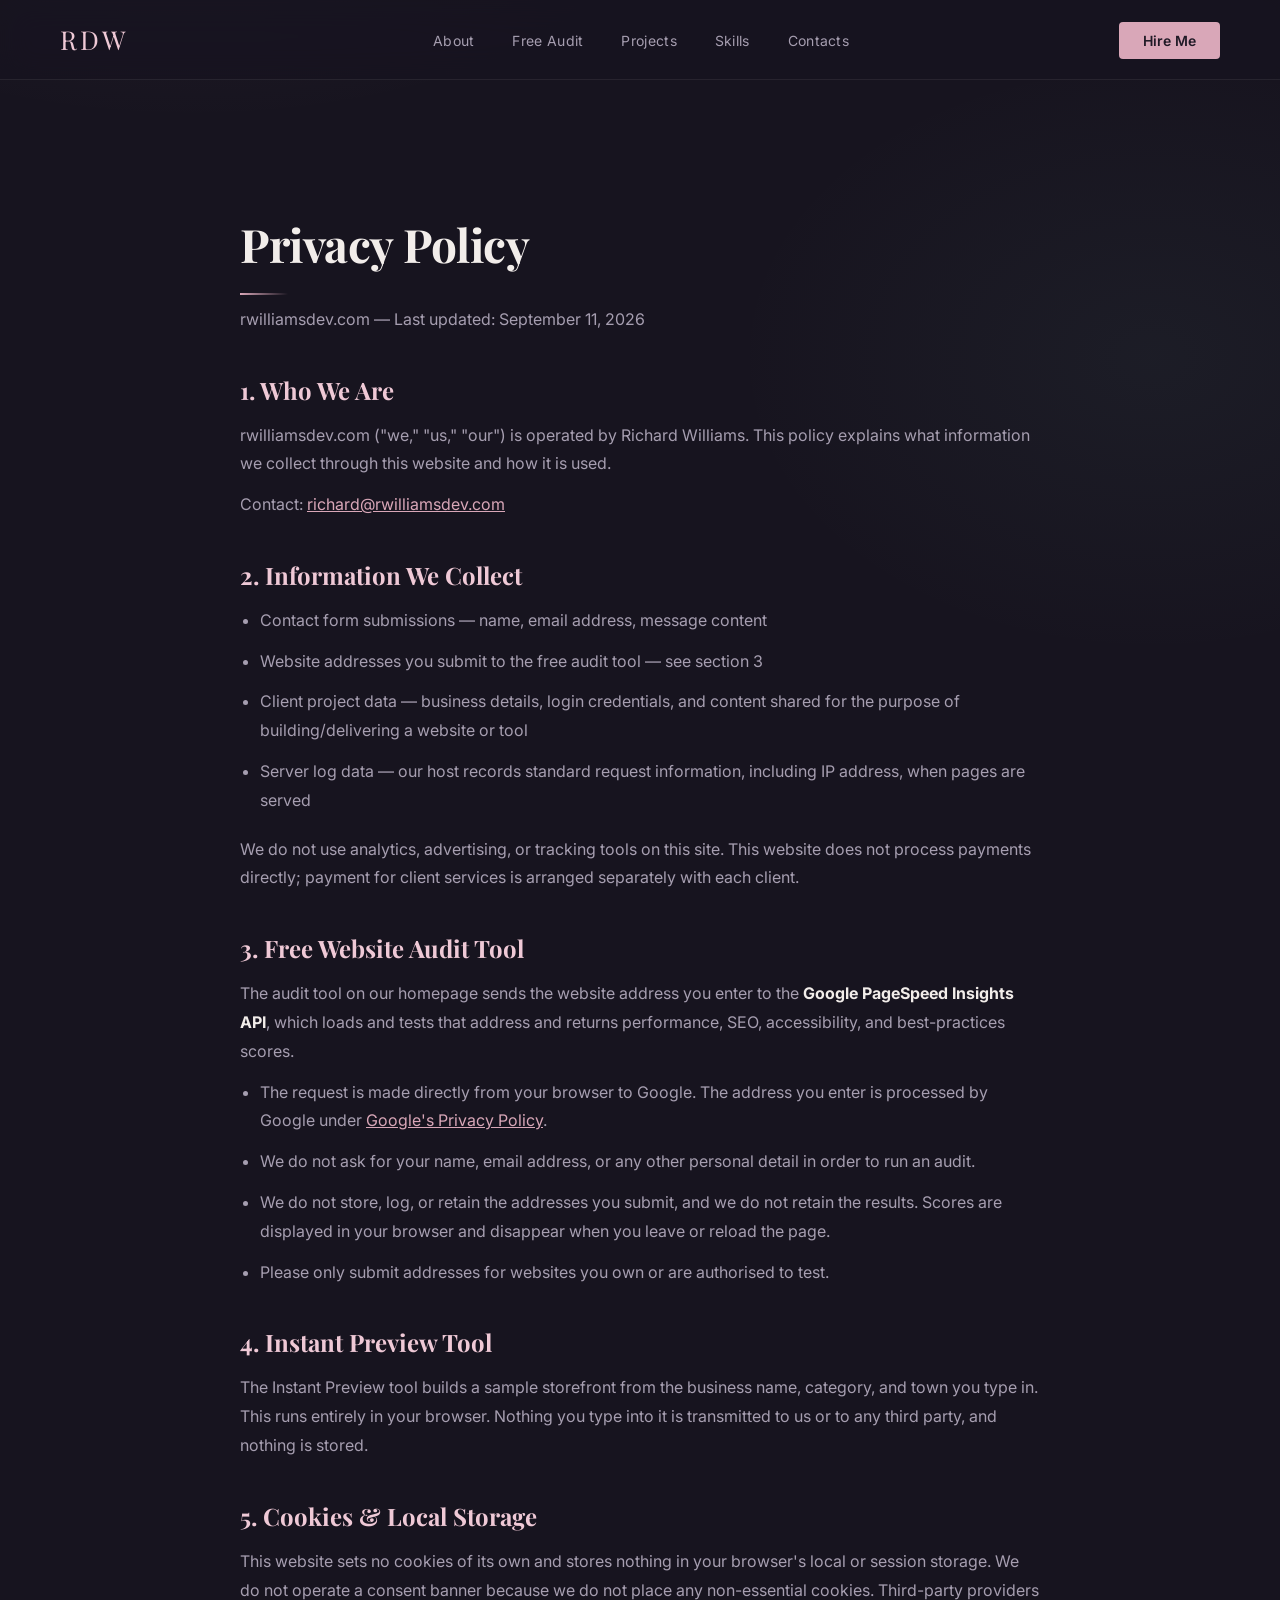
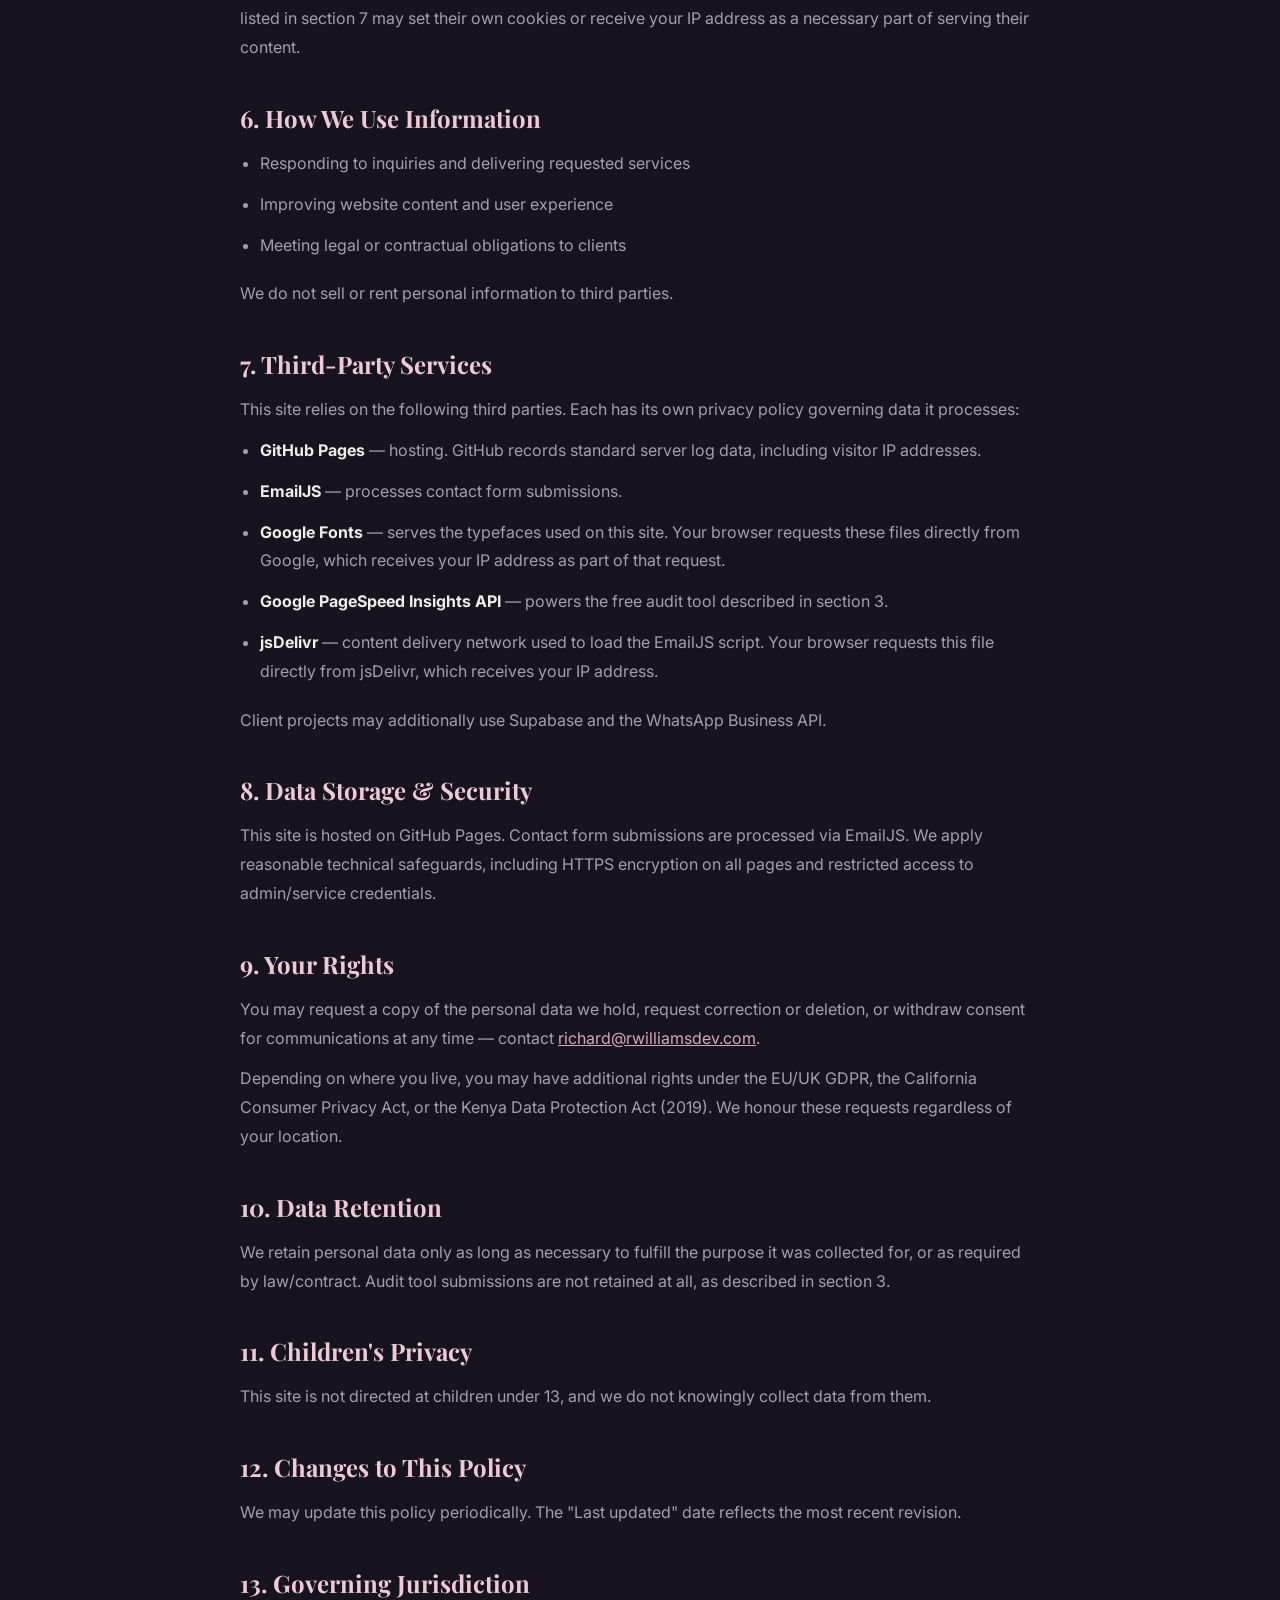
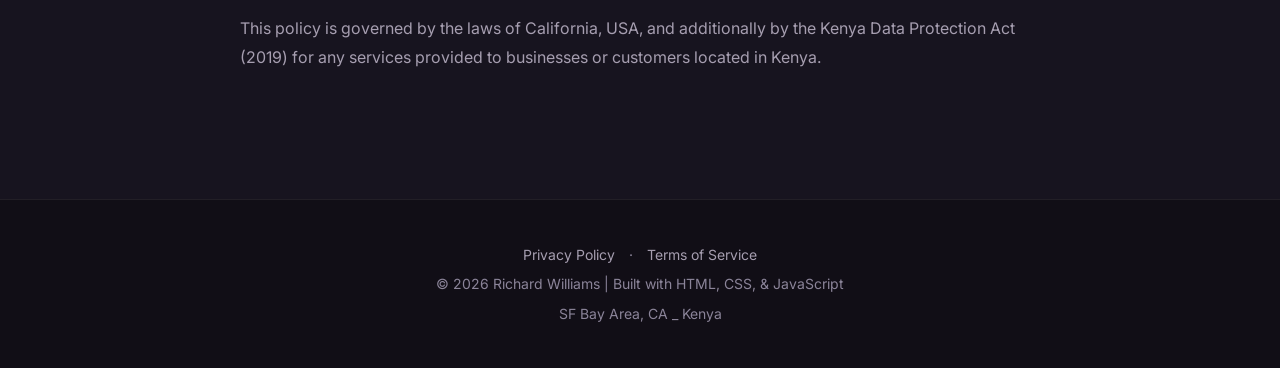
==== commit 23e4caab: "Fix the three Lighthouse accessibility failures Accessibility was 87 while every other category scor" ====
--- a/privacy.html
+++ b/privacy.html
@@ -24,6 +24,7 @@
         </div>
     </nav>
 
+    <main>
     <!-- PRIVACY POLICY -->
     <section class="legal-page">
         <div class="legal-content">
@@ -98,6 +99,8 @@
         </div>
     </section>
 
+    </main>
+
     <!-- FOOTER -->
     <footer>
         <p class="footer-links"><a href="privacy.html">Privacy Policy</a> · <a href="terms.html">Terms of Service</a></p>
--- a/styles.css
+++ b/styles.css
@@ -684,7 +684,7 @@
   background-color: #110e16;
   text-align: center;
   padding: 40px 30px;
-  color: #6b6478;
+  color: #8b8499;
   font-size: 14px;
   line-height: 2.1;
   border-top: 1px solid var(--border-soft);
